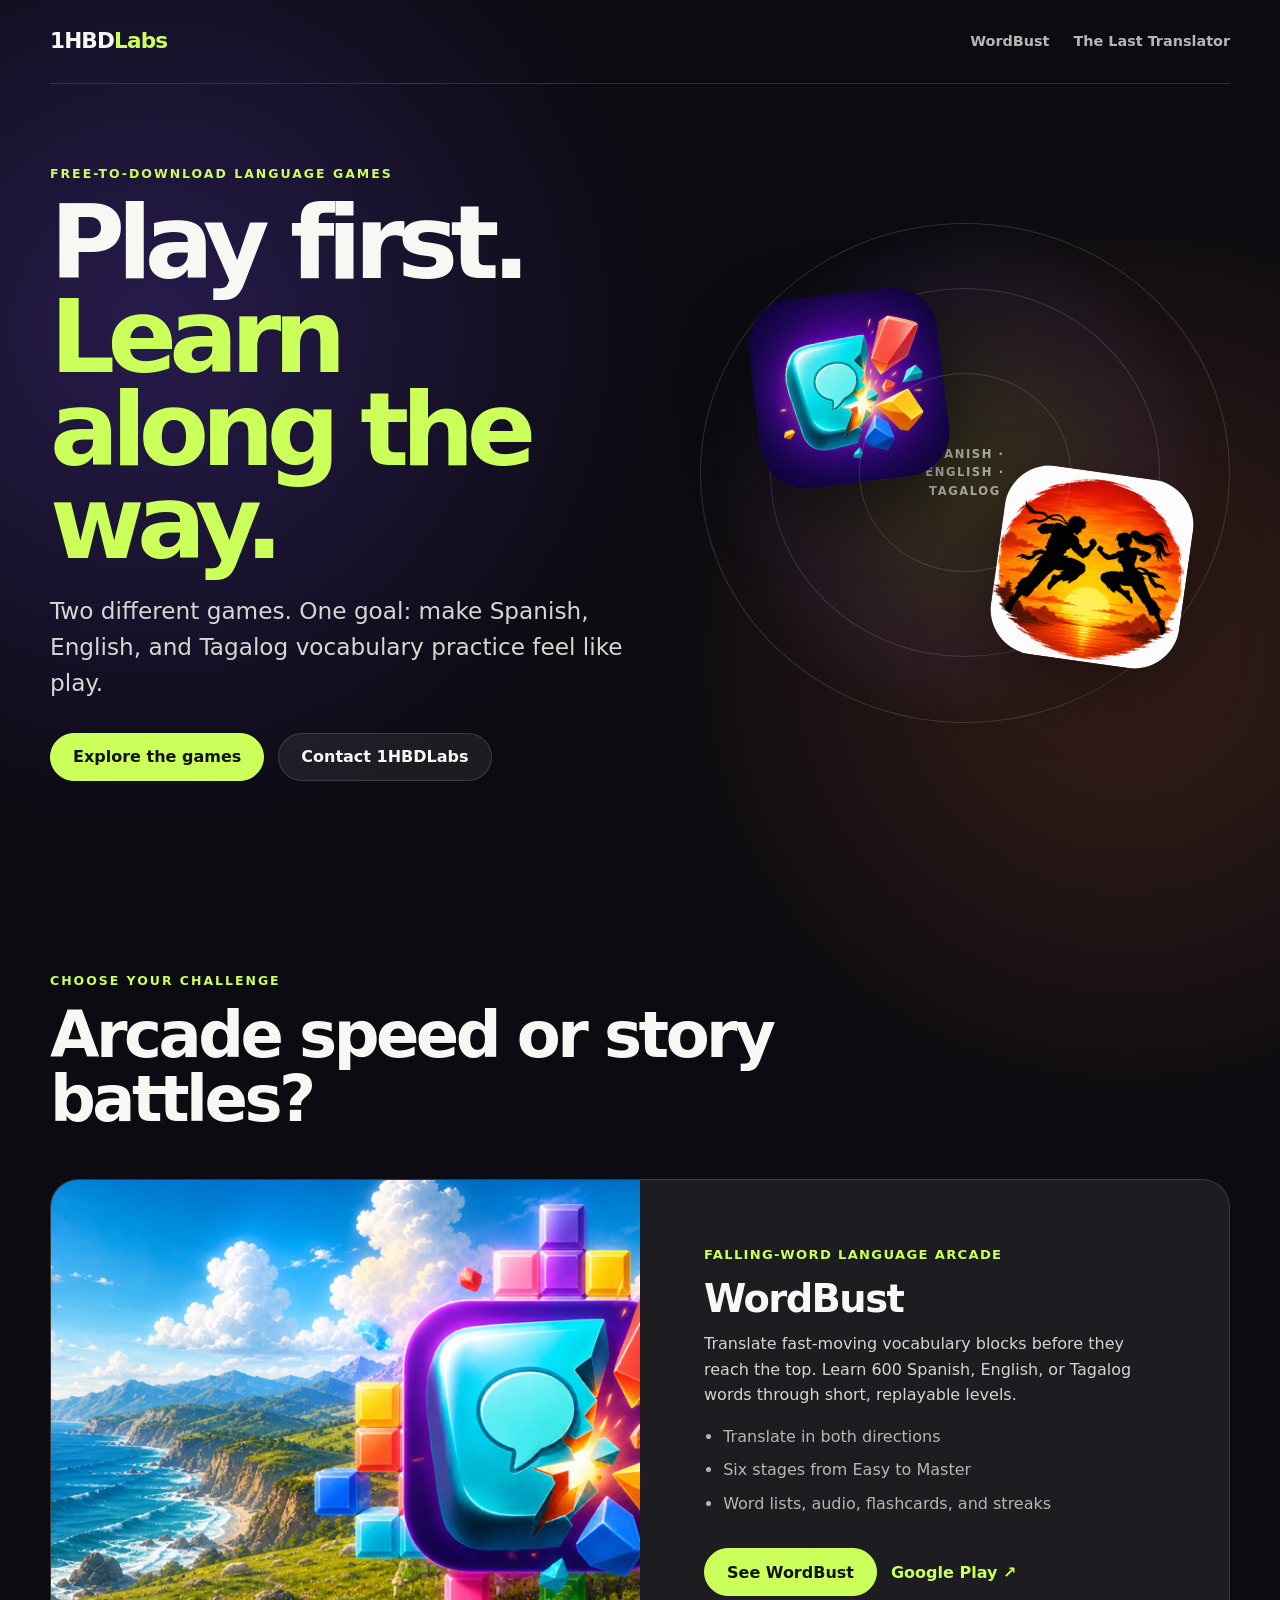
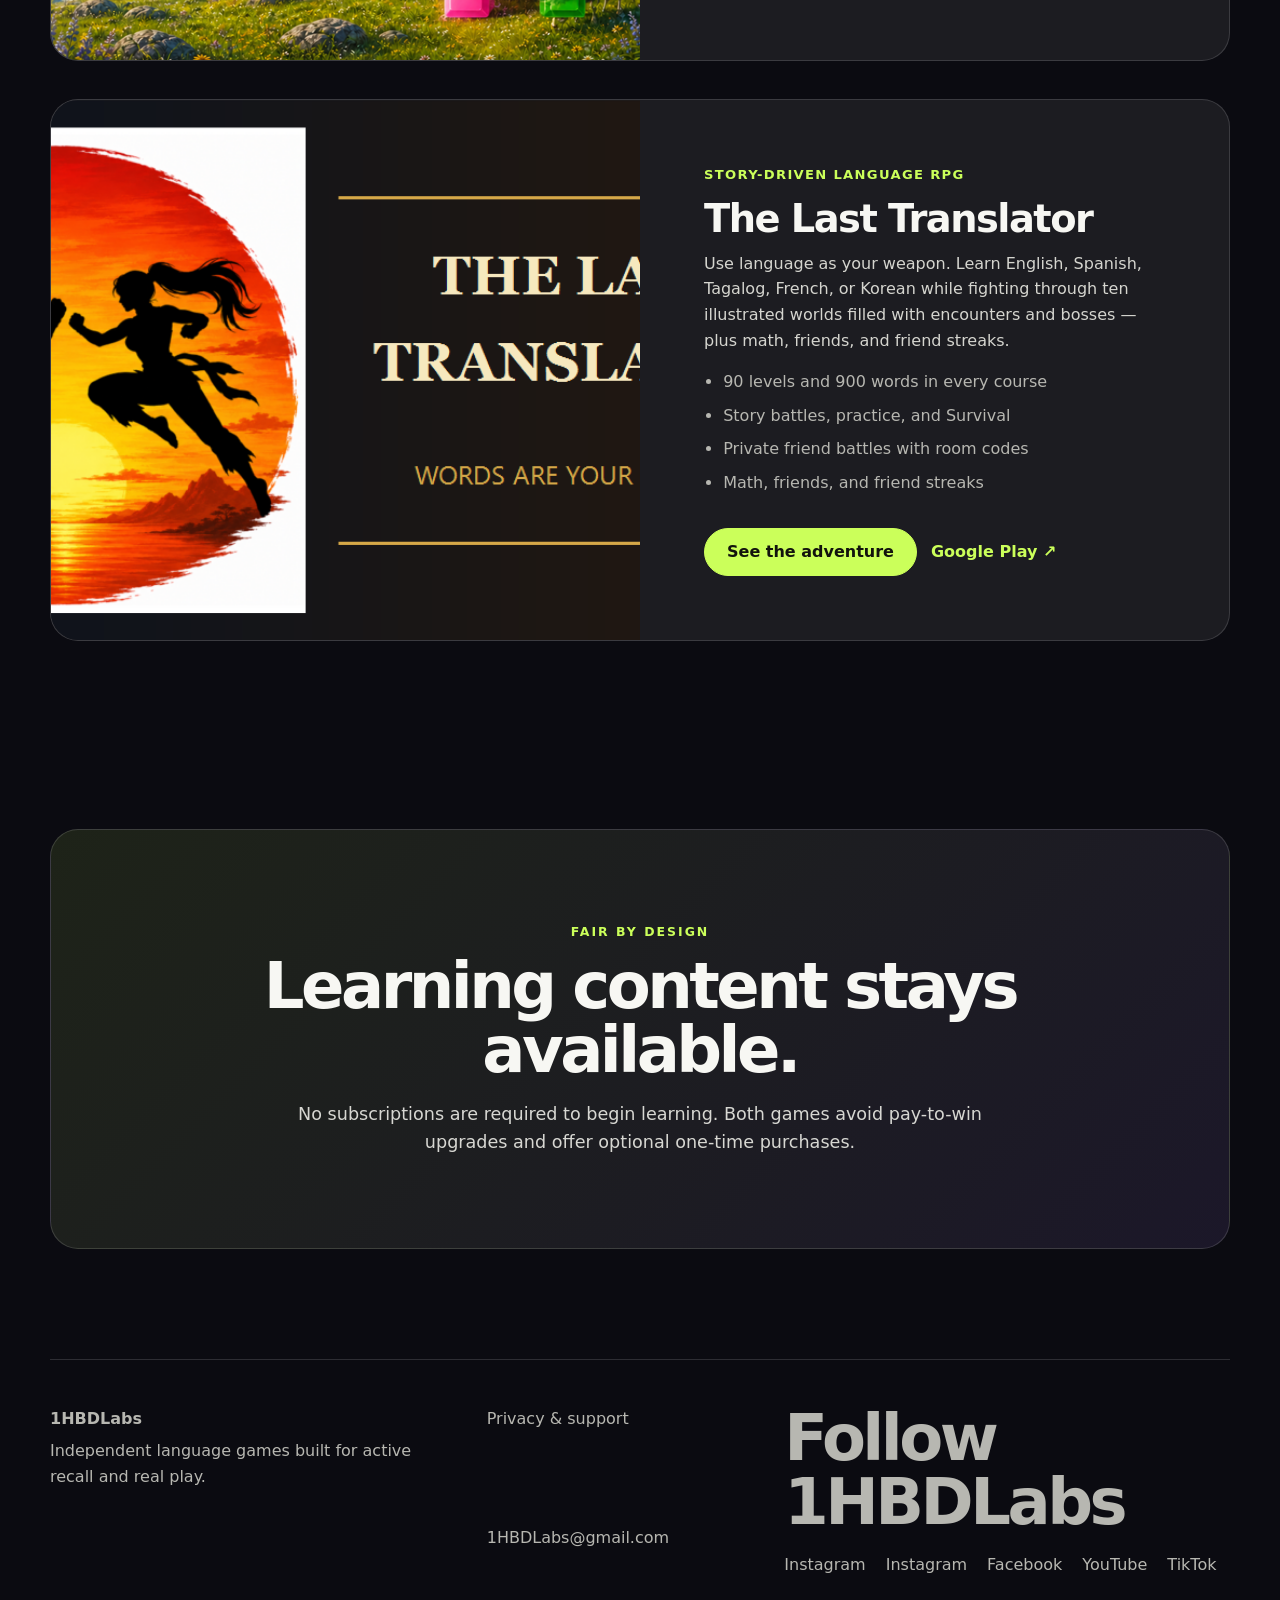
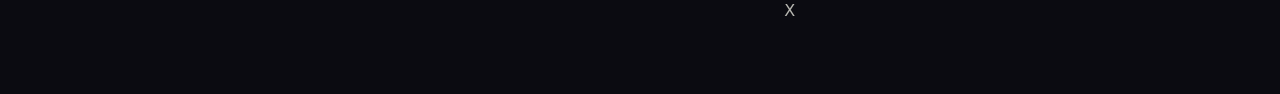
==== index.html @ 59fdd23f "Add Follow 1HBDLabs social links to home page Added social links section with various platforms." ====
<!doctype html>
<html lang="en">
<head>
  <meta charset="utf-8">
  <meta name="viewport" content="width=device-width, initial-scale=1">
  <title>1HBDLabs Language Games</title>
  <meta name="description" content="Learn Spanish, English, and Tagalog through two free-to-download language games from 1HBDLabs: WordBust and The Last Translator.">
  <meta property="og:title" content="1HBDLabs Language Games">
  <meta property="og:description" content="Arcade vocabulary practice and a story-driven language RPG for Spanish, English, and Tagalog learners.">
  <meta property="og:type" content="website">
  <link rel="stylesheet" href="assets/site.css">
  <script type="application/ld+json">
  {
    "@context": "https://schema.org",
    "@graph": [
      {
        "@type": "MobileApplication",
        "name": "The Last Translator",
        "description": "Story-driven language RPG. Learn English, Spanish, Tagalog, French and Korean through translation-based combat — plus math, friends and friend streaks.",
        "applicationCategory": "GameApplication",
        "operatingSystem": ["iOS", "Android"],
        "url": "https://westautomotivellc.github.io/1hbdlabs-games/the-last-translator/",
        "offers": { "@type": "Offer", "price": "0", "priceCurrency": "USD" },
        "installUrl": [
          "https://apps.apple.com/us/app/the-last-translator/id6797645925",
          "https://play.google.com/store/apps/details?id=com.lasttranslator.game"
        ],
        "author": { "@type": "Organization", "name": "1HBDLabs" }
      },
      {
        "@type": "MobileApplication",
        "name": "WordBust",
        "applicationCategory": "GameApplication",
        "operatingSystem": ["iOS", "Android"],
        "url": "https://westautomotivellc.github.io/1hbdlabs-games/wordbust/",
        "offers": { "@type": "Offer", "price": "0", "priceCurrency": "USD" },
        "installUrl": [
          "https://apps.apple.com/us/app/wordbust-spanish-arcade/id6800866615",
          "https://play.google.com/store/apps/details?id=com.hbdlabs.wordbust"
        ],
        "author": { "@type": "Organization", "name": "1HBDLabs" }
      }
    ]
  }
  </script>
</head>
<body>
  <header class="site-header">
    <a class="brand" href="./" aria-label="1HBDLabs home">1HBD<span>Labs</span></a>
    <nav aria-label="Main navigation">
      <a href="wordbust/">WordBust</a>
      <a href="the-last-translator/">The Last Translator</a>
    </nav>
  </header>

  <main>
    <section class="hero home-hero">
      <div class="hero-copy">
        <p class="eyebrow">Free-to-download language games</p>
        <h1>Play first.<br><span>Learn along the way.</span></h1>
        <p class="lede">Two different games. One goal: make Spanish, English, and Tagalog vocabulary practice feel like play.</p>
        <div class="hero-actions">
          <a class="button primary" href="#games">Explore the games</a>
          <a class="button ghost" href="mailto:1HBDLabs@gmail.com">Contact 1HBDLabs</a>
        </div>
      </div>
      <div class="icon-orbit" aria-label="WordBust and The Last Translator app icons">
        <img class="orbit-icon orbit-one" src="assets/wordbust-icon.png" alt="WordBust app icon">
        <img class="orbit-icon orbit-two" src="assets/translator-icon.png" alt="The Last Translator app icon">
        <span class="orbit-label">SPANISH · ENGLISH · TAGALOG</span>
      </div>
    </section>

    <section class="games-section" id="games">
      <div class="section-heading">
        <p class="eyebrow">Choose your challenge</p>
        <h2>Arcade speed or story battles?</h2>
      </div>

      <article class="game-card wordbust-card">
        <div class="game-art">
          <img src="assets/wordbust-feature.png" alt="WordBust falling-word arcade game artwork">
        </div>
        <div class="game-copy">
          <p class="game-type">Falling-word language arcade</p>
          <h3>WordBust</h3>
          <p>Translate fast-moving vocabulary blocks before they reach the top. Learn 600 Spanish, English, or Tagalog words through short, replayable levels.</p>
          <ul class="feature-list">
            <li>Translate in both directions</li>
            <li>Six stages from Easy to Master</li>
            <li>Word lists, audio, flashcards, and streaks</li>
          </ul>
          <div class="card-actions">
            <a class="button primary" href="wordbust/">See WordBust</a>
            <a class="text-link" href="https://play.google.com/store/apps/details?id=com.hbdlabs.wordbust">Google Play ↗</a>
          </div>
        </div>
      </article>

      <article class="game-card translator-card">
        <div class="game-art">
          <img src="assets/translator-feature.png" alt="The Last Translator fantasy language adventure artwork">
        </div>
        <div class="game-copy">
          <p class="game-type">Story-driven language RPG</p>
          <h3>The Last Translator</h3>
          <p>Use language as your weapon. Learn English, Spanish, Tagalog, French, or Korean while fighting through ten illustrated worlds filled with encounters and bosses — plus math, friends, and friend streaks.</p>
          <ul class="feature-list">
            <li>90 levels and 900 words in every course</li>
            <li>Story battles, practice, and Survival</li>
            <li>Private friend battles with room codes</li>
            <li>Math, friends, and friend streaks</li>
          </ul>
          <div class="card-actions">
            <a class="button primary" href="the-last-translator/">See the adventure</a>
            <a class="text-link" href="https://play.google.com/store/apps/details?id=com.lasttranslator.game">Google Play ↗</a>
          </div>
        </div>
      </article>
    </section>

    <section class="promise">
      <p class="eyebrow">Fair by design</p>
      <h2>Learning content stays available.</h2>
      <p>No subscriptions are required to begin learning. Both games avoid pay-to-win upgrades and offer optional one-time purchases.</p>
    </section>
  </main>

  <footer>
    <div>
      <strong>1HBDLabs</strong>
      <p>Independent language games built for active recall and real play.</p>
    </div>
    <div class="footer-links">
      <a href="https://the-last-translator-privacy.westautomotive123.chatgpt.site/">Privacy & support</a>
      <a href="mailto:1HBDLabs@gmail.com">1HBDLabs@gmail.com</a>
    </div>
  <section class="social-links"><h2>Follow 1HBDLabs</h2><div class="footer-links"><a href="https://www.instagram.com/1hbdlabs/">Instagram</a><a href="https://www.instagram.com/1hbdlabspinoy/">Instagram</a><a href="https://www.facebook.com/profile.php?id=61595015621183">Facebook</a><a href="https://www.youtube.com/@Literawy_land">YouTube</a><a href="https://www.tiktok.com/@bdotroad">TikTok</a><a href="https://x.com/1hbdlabs">X</a></div></section></footer>
</body>
</html>
---- assets/site.css ----
:root {
  color-scheme: dark;
  --ink: #f7f7f3;
  --muted: #b7b7b1;
  --panel: rgba(255, 255, 255, 0.07);
  --line: rgba(255, 255, 255, 0.14);
  --lime: #cbff5a;
  --violet: #b58cff;
  --orange: #ff8b4d;
  --radius: 28px;
}

* { box-sizing: border-box; }
html { scroll-behavior: smooth; }
body {
  margin: 0;
  color: var(--ink);
  background:
    radial-gradient(circle at 12% 10%, rgba(124, 75, 255, .25), transparent 32rem),
    radial-gradient(circle at 88% 20%, rgba(255, 117, 51, .18), transparent 30rem),
    #0b0b11;
  font-family: Inter, ui-sans-serif, system-ui, -apple-system, BlinkMacSystemFont, "Segoe UI", sans-serif;
  line-height: 1.6;
}

a { color: inherit; }
img { display: block; max-width: 100%; }
.site-header, main, footer { width: min(1180px, calc(100% - 40px)); margin-inline: auto; }

.site-header {
  min-height: 84px;
  display: flex;
  align-items: center;
  justify-content: space-between;
  gap: 24px;
  border-bottom: 1px solid var(--line);
}
.brand { font-weight: 900; font-size: 1.35rem; text-decoration: none; letter-spacing: -.04em; }
.brand span { color: var(--lime); }
nav { display: flex; gap: 24px; }
nav a { color: var(--muted); text-decoration: none; font-weight: 700; font-size: .9rem; }
nav a:hover, nav a[aria-current="page"] { color: var(--ink); }

.hero, .game-hero {
  min-height: 670px;
  padding: 80px 0;
  display: grid;
  grid-template-columns: 1.05fr .95fr;
  gap: 64px;
  align-items: center;
}
.eyebrow { color: var(--lime); font-size: .78rem; font-weight: 900; letter-spacing: .16em; text-transform: uppercase; }
h1, h2, h3, p { margin-top: 0; }
h1 { margin-bottom: 24px; font-size: clamp(3.4rem, 8vw, 7.8rem); line-height: .91; letter-spacing: -.075em; }
h1 span { color: var(--lime); }
h2 { margin-bottom: 18px; font-size: clamp(2.3rem, 5vw, 4.8rem); line-height: 1; letter-spacing: -.055em; }
h3 { margin-bottom: 12px; font-size: clamp(1.55rem, 3vw, 2.5rem); line-height: 1.05; letter-spacing: -.04em; }
.lede { max-width: 680px; color: #d7d7d2; font-size: clamp(1.15rem, 2vw, 1.45rem); line-height: 1.55; }
.hero-actions, .card-actions, .store-actions { display: flex; flex-wrap: wrap; gap: 14px; margin-top: 32px; align-items: center; }
.button {
  display: inline-flex;
  min-height: 48px;
  align-items: center;
  justify-content: center;
  padding: 0 22px;
  border: 1px solid var(--line);
  border-radius: 999px;
  text-decoration: none;
  font-weight: 850;
}
.button.primary { color: #12130d; background: var(--lime); border-color: var(--lime); }
.button.ghost { background: var(--panel); }
.button:hover, .store-button:hover { transform: translateY(-2px); }

.icon-orbit {
  min-height: 500px;
  position: relative;
  display: grid;
  place-items: center;
  border: 1px solid var(--line);
  border-radius: 50%;
  background: radial-gradient(circle, rgba(203,255,90,.12), rgba(181,140,255,.06) 50%, transparent 70%);
}
.icon-orbit::before, .icon-orbit::after { content: ""; position: absolute; border: 1px solid var(--line); border-radius: 50%; inset: 13%; }
.icon-orbit::after { inset: 30%; }
.orbit-icon { position: absolute; width: 190px; aspect-ratio: 1; border-radius: 24%; box-shadow: 0 26px 70px rgba(0,0,0,.45); }
.orbit-one { left: 10%; top: 14%; transform: rotate(-7deg); }
.orbit-two { right: 8%; bottom: 12%; transform: rotate(8deg); }
.orbit-label { max-width: 150px; text-align: center; font-weight: 900; letter-spacing: .14em; font-size: .72rem; color: var(--muted); }

.games-section, .how-it-works, .screenshot-section { padding: 110px 0 40px; }
.section-heading { max-width: 760px; margin-bottom: 48px; }
.game-card {
  display: grid;
  grid-template-columns: 1fr 1fr;
  overflow: hidden;
  margin-bottom: 38px;
  border: 1px solid var(--line);
  border-radius: var(--radius);
  background: var(--panel);
}
.game-art { min-height: 460px; }
.game-art img { width: 100%; height: 100%; object-fit: cover; }
.game-copy { padding: clamp(32px, 5vw, 68px); align-self: center; }
.game-type { color: var(--lime); font-size: .82rem; font-weight: 850; text-transform: uppercase; letter-spacing: .1em; }
.game-copy > p:not(.game-type) { color: #d5d5cf; }
.feature-list { padding-left: 1.2rem; color: var(--muted); }
.feature-list li { margin-bottom: 8px; }
.text-link { color: var(--lime); font-weight: 850; text-decoration: none; }

.promise { margin: 110px auto; padding: clamp(42px, 8vw, 92px); text-align: center; border: 1px solid var(--line); border-radius: var(--radius); background: linear-gradient(135deg, rgba(203,255,90,.1), rgba(181,140,255,.1)); }
.promise p:last-child { max-width: 720px; margin: 0 auto; color: #d7d7d2; font-size: 1.1rem; }
.promise.compact { margin-top: 130px; }

.title-lockup { display: flex; gap: 22px; align-items: center; margin-bottom: 28px; }
.title-lockup img { width: 104px; border-radius: 24px; box-shadow: 0 18px 45px rgba(0,0,0,.4); }
.title-lockup h1 { margin: 0; font-size: clamp(3.3rem, 7vw, 6.4rem); }
.title-lockup .eyebrow { margin-bottom: 8px; }
.hero-feature { width: 100%; border-radius: var(--radius); box-shadow: 0 36px 90px rgba(0,0,0,.42); }
.store-button {
  min-width: 180px;
  padding: 10px 20px;
  display: flex;
  flex-direction: column;
  border: 1px solid var(--line);
  border-radius: 14px;
  background: #f6f6f2;
  color: #111;
  text-decoration: none;
  transition: transform .2s ease;
}
.store-button small { font-size: .68rem; line-height: 1.1; }
.store-button strong { font-size: 1.12rem; line-height: 1.25; }
.fine-print { margin-top: 14px; color: var(--muted); font-size: .85rem; }
.step-grid { display: grid; grid-template-columns: repeat(3, 1fr); gap: 18px; }
.step-grid article { padding: 28px; border: 1px solid var(--line); border-radius: 22px; background: var(--panel); }
.step-grid span { display: block; margin-bottom: 52px; color: var(--lime); font-weight: 900; }
.step-grid p { margin-bottom: 0; color: var(--muted); }
.phone-gallery { display: grid; grid-template-columns: repeat(3, 1fr); gap: 22px; align-items: start; }
.phone-gallery img { width: 100%; border: 1px solid var(--line); border-radius: 24px; box-shadow: 0 28px 55px rgba(0,0,0,.35); }
.wordbust-page { --lime: #ffd84d; --violet: #7ee7ff; }
.translator-page { --lime: #d4ff6a; --violet: #9f82ff; }

footer { margin-top: 80px; padding: 46px 0 70px; border-top: 1px solid var(--line); display: flex; justify-content: space-between; gap: 28px; color: var(--muted); }
footer p { margin: 6px 0 0; }
.footer-links { display: flex; flex-wrap: wrap; gap: 20px; align-items: start; }
.footer-links a { text-decoration: none; }
.footer-links a:hover { color: var(--ink); }

@media (max-width: 820px) {
  .site-header { align-items: flex-start; padding: 22px 0; }
  nav { gap: 12px; flex-direction: column; align-items: flex-end; }
  .hero, .game-hero, .game-card { grid-template-columns: 1fr; }
  .hero, .game-hero { padding: 54px 0 36px; gap: 40px; }
  .icon-orbit { min-height: 420px; }
  .game-art { min-height: 280px; }
  .step-grid { grid-template-columns: 1fr; }
  .step-grid span { margin-bottom: 24px; }
  .phone-gallery { gap: 10px; }
  .phone-gallery img { border-radius: 12px; }
  footer { flex-direction: column; }
}

@media (prefers-reduced-motion: no-preference) {
  .button, .store-button { transition: transform .2s ease; }
  .orbit-one { animation: float-one 7s ease-in-out infinite; }
  .orbit-two { animation: float-two 8s ease-in-out infinite; }
  @keyframes float-one { 50% { transform: translateY(-14px) rotate(-4deg); } }
  @keyframes float-two { 50% { transform: translateY(14px) rotate(5deg); } }
}
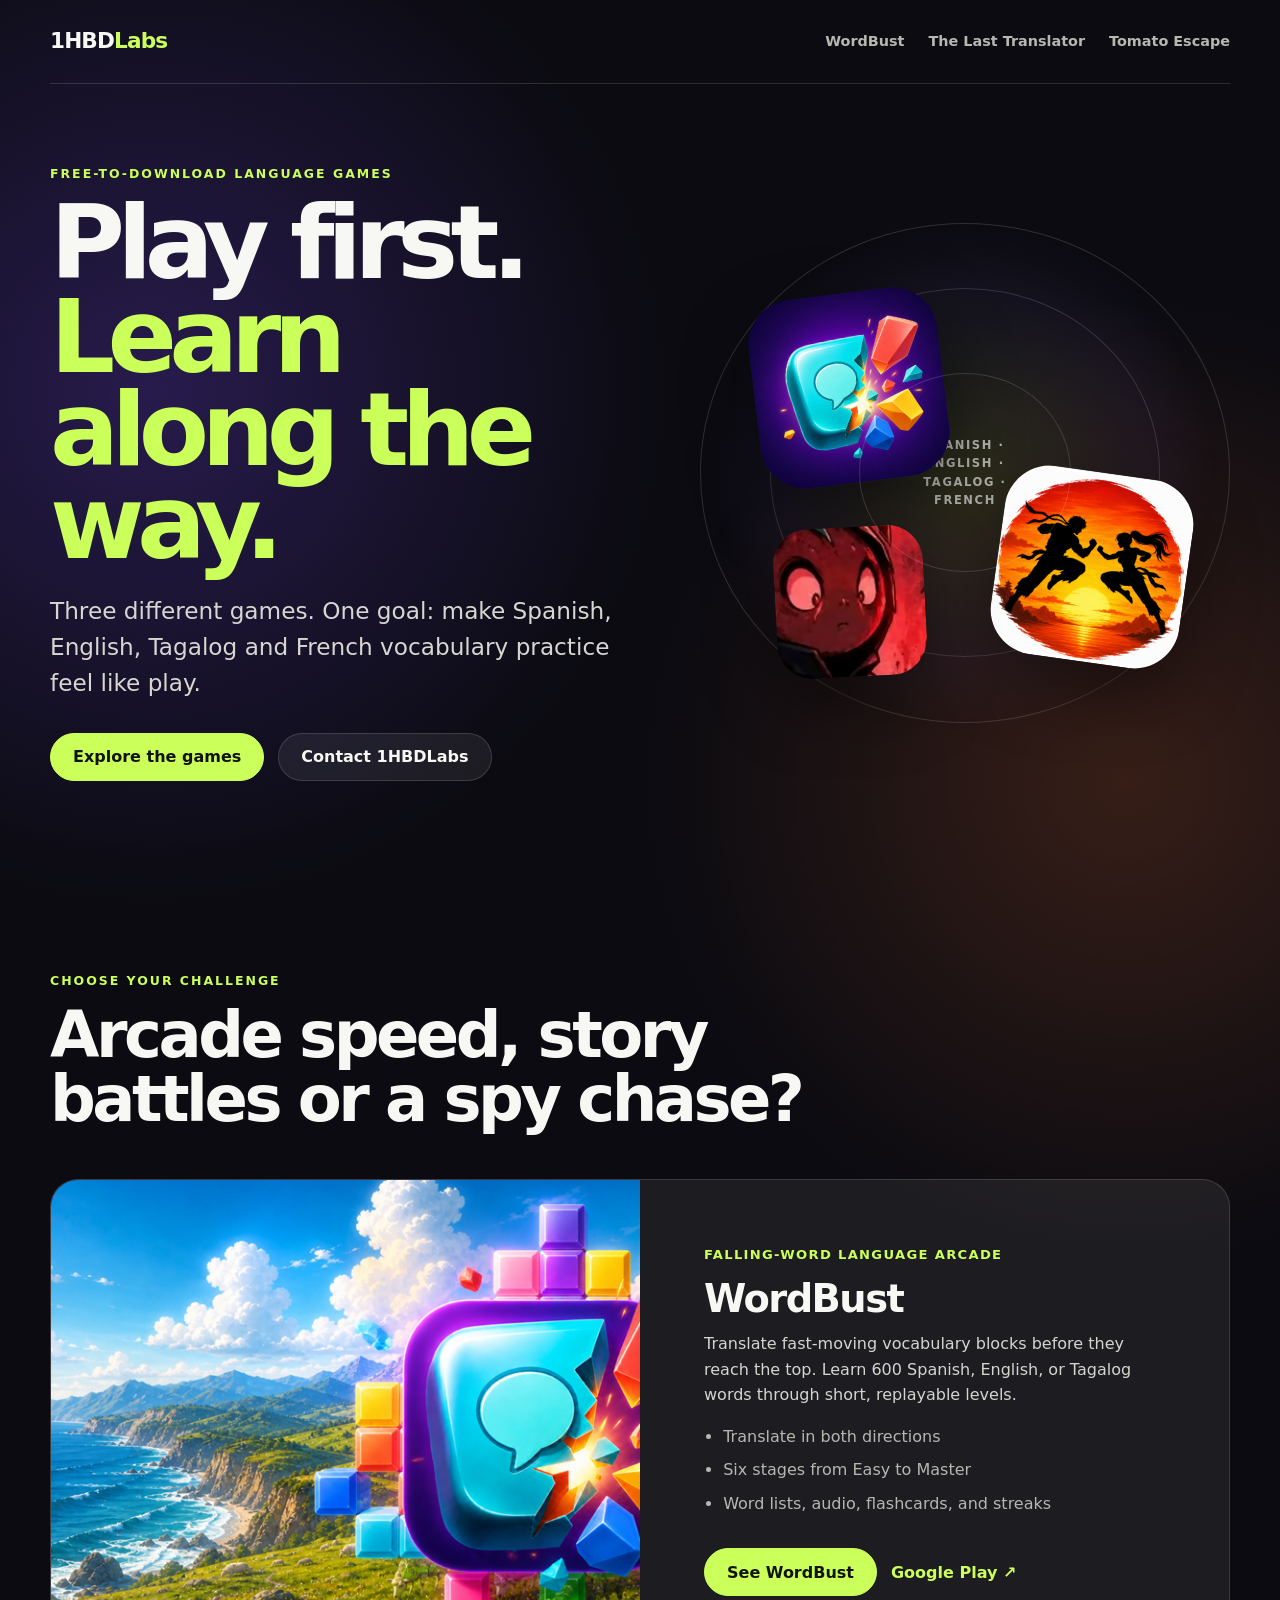
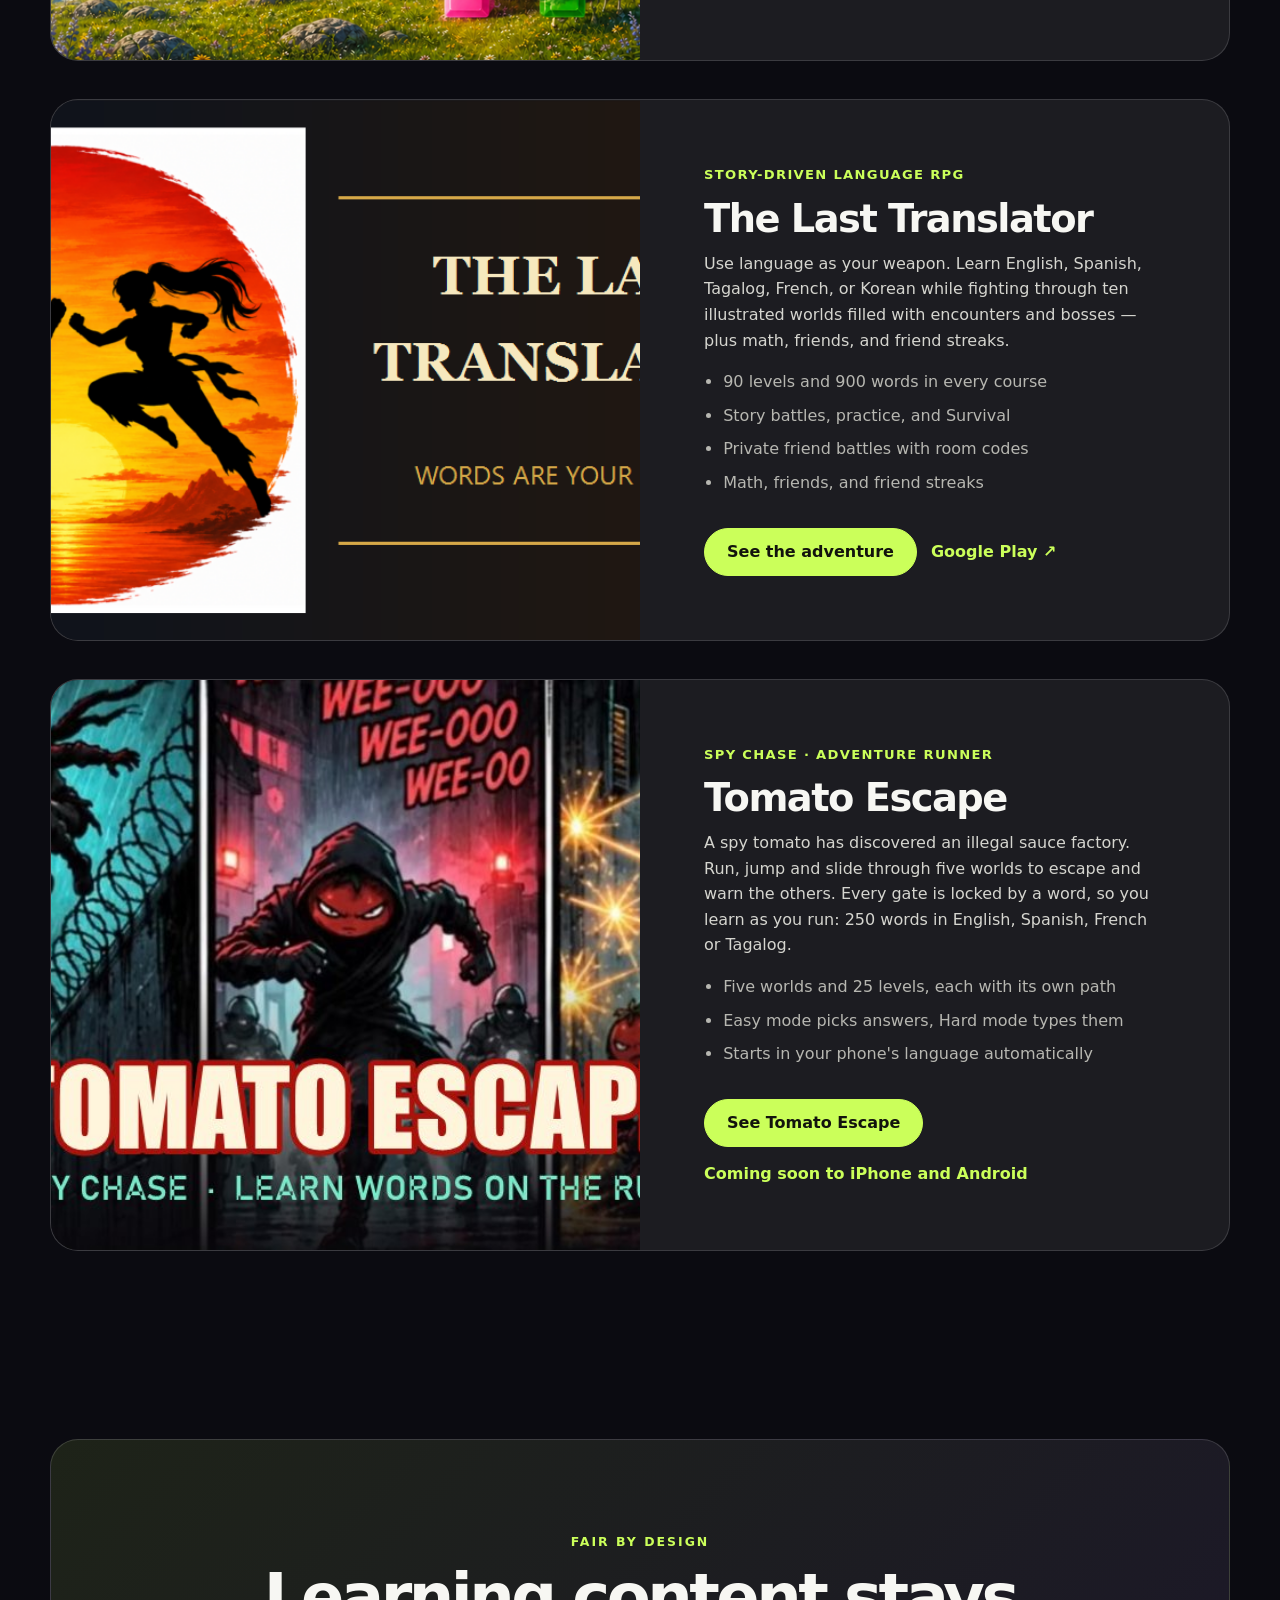
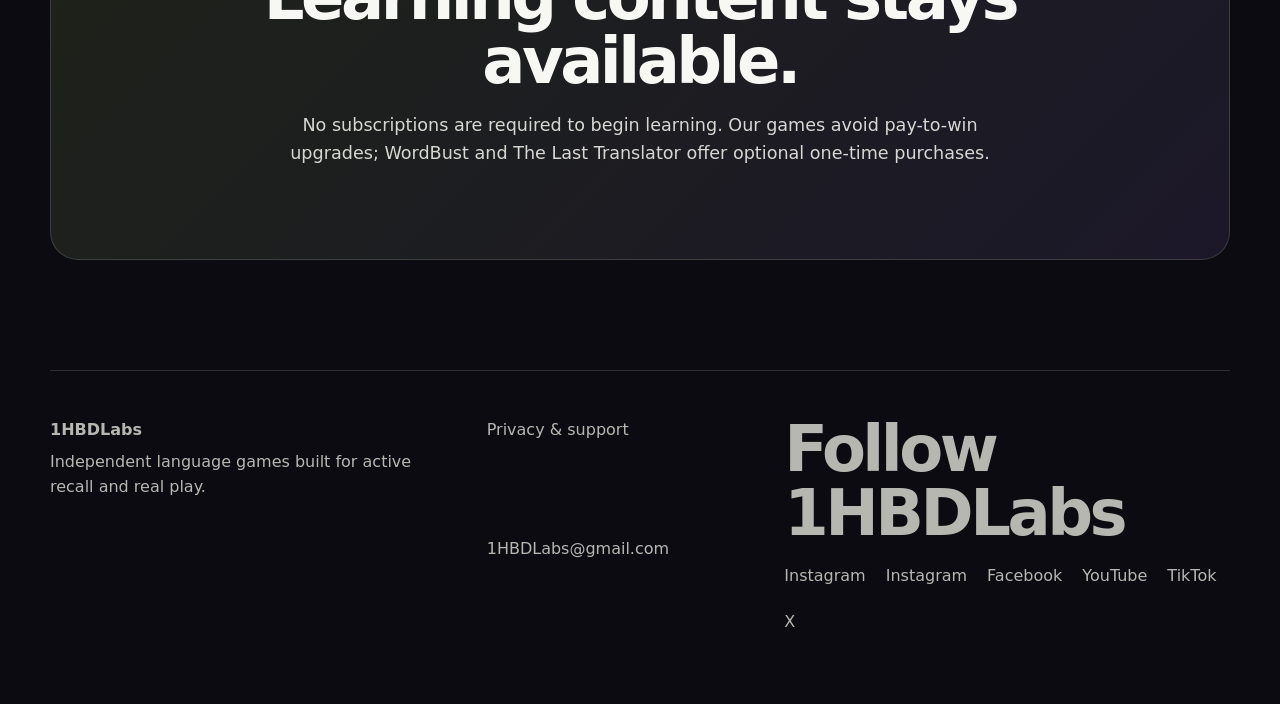
==== commit c8786553: "Add Tomato Escape: game page, privacy & support page, hub card and nav links - tomato-escape/ with E" ====
--- a/index.html
+++ b/index.html
@@ -1,13 +1,18 @@
 <!doctype html>
 <html lang="en">
 <head>
+    <meta name="naver-site-verification" content="46e0f52aac4cc8a5b42002eeebf2fa727393f2ba" />
+    <meta name="msvalidate.01" content="D8A7E4CD30D67AF1D0B50E3CD3E9DF0C" />    
   <meta charset="utf-8">
   <meta name="viewport" content="width=device-width, initial-scale=1">
   <title>1HBDLabs Language Games</title>
-  <meta name="description" content="Learn Spanish, English, and Tagalog through two free-to-download language games from 1HBDLabs: WordBust and The Last Translator.">
+  <meta name="description" content="Learn Spanish, English, Tagalog and French through free-to-download games from 1HBDLabs: WordBust, The Last Translator and Tomato Escape.">
+  <link rel="canonical" href="https://westautomotivellc.github.io/1hbdlabs-games/">
   <meta property="og:title" content="1HBDLabs Language Games">
   <meta property="og:description" content="Arcade vocabulary practice and a story-driven language RPG for Spanish, English, and Tagalog learners.">
   <meta property="og:type" content="website">
+  <meta property="og:url" content="https://westautomotivellc.github.io/1hbdlabs-games/">
+  <meta property="og:image" content="https://westautomotivellc.github.io/1hbdlabs-games/assets/translator-feature.png">
   <link rel="stylesheet" href="assets/site.css">
   <script type="application/ld+json">
   {
@@ -39,10 +44,24 @@
           "https://play.google.com/store/apps/details?id=com.hbdlabs.wordbust"
         ],
         "author": { "@type": "Organization", "name": "1HBDLabs" }
+      },
+      {
+        "@type": ["MobileApplication", "VideoGame"],
+        "name": "Tomato Escape: Word Runner",
+        "description": "Adventure chase game first, language app second. Help a spy tomato escape an illegal sauce factory and learn 250 words in English, Spanish, French or Tagalog.",
+        "applicationCategory": "GameApplication",
+        "operatingSystem": ["iOS", "Android"],
+        "url": "https://westautomotivellc.github.io/1hbdlabs-games/tomato-escape/",
+        "offers": { "@type": "Offer", "price": "0", "priceCurrency": "USD" },
+        "author": { "@type": "Organization", "name": "1HBDLabs" }
       }
     ]
   }
   </script>
+    <script type="application/ld+json">
+        {
+        "@context": "https://schema.org", "@type": "Organization", "name": "1HBDLabs", "url": "https://westautomotivellc.github.io/1hbdlabs-games/", "sameAs": ["https://www.instagram.com/1hbdlabs/", "https://www.instagram.com/1hbdlabspinoy/", "https://www.facebook.com/profile.php?id=61595015621183", "https://www.youtube.com/@Literawy_land", "https://www.tiktok.com/@bdotroad", "https://x.com/1hbdlabs"]}
+    </script>
 </head>
 <body>
   <header class="site-header">
@@ -50,6 +69,7 @@
     <nav aria-label="Main navigation">
       <a href="wordbust/">WordBust</a>
       <a href="the-last-translator/">The Last Translator</a>
+      <a href="tomato-escape/">Tomato Escape</a>
     </nav>
   </header>
 
@@ -58,23 +78,24 @@
       <div class="hero-copy">
         <p class="eyebrow">Free-to-download language games</p>
         <h1>Play first.<br><span>Learn along the way.</span></h1>
-        <p class="lede">Two different games. One goal: make Spanish, English, and Tagalog vocabulary practice feel like play.</p>
+        <p class="lede">Three different games. One goal: make Spanish, English, Tagalog and French vocabulary practice feel like play.</p>
         <div class="hero-actions">
           <a class="button primary" href="#games">Explore the games</a>
           <a class="button ghost" href="mailto:1HBDLabs@gmail.com">Contact 1HBDLabs</a>
         </div>
       </div>
-      <div class="icon-orbit" aria-label="WordBust and The Last Translator app icons">
+      <div class="icon-orbit" aria-label="WordBust, The Last Translator and Tomato Escape app icons">
         <img class="orbit-icon orbit-one" src="assets/wordbust-icon.png" alt="WordBust app icon">
         <img class="orbit-icon orbit-two" src="assets/translator-icon.png" alt="The Last Translator app icon">
-        <span class="orbit-label">SPANISH · ENGLISH · TAGALOG</span>
+        <img class="orbit-icon orbit-three" src="assets/tomato-icon.png" alt="Tomato Escape app icon">
+        <span class="orbit-label">SPANISH · ENGLISH · TAGALOG · FRENCH</span>
       </div>
     </section>
 
     <section class="games-section" id="games">
       <div class="section-heading">
         <p class="eyebrow">Choose your challenge</p>
-        <h2>Arcade speed or story battles?</h2>
+        <h2>Arcade speed, story battles or a spy chase?</h2>
       </div>
 
       <article class="game-card wordbust-card">
@@ -117,12 +138,32 @@
           </div>
         </div>
       </article>
+
+      <article class="game-card tomato-card">
+        <div class="game-art">
+          <img src="assets/tomato-feature.jpg" alt="Tomato Escape comic art: spy tomatoes escaping guards">
+        </div>
+        <div class="game-copy">
+          <p class="game-type">Spy chase · adventure runner</p>
+          <h3>Tomato Escape</h3>
+          <p>A spy tomato has discovered an illegal sauce factory. Run, jump and slide through five worlds to escape and warn the others. Every gate is locked by a word, so you learn as you run: 250 words in English, Spanish, French or Tagalog.</p>
+          <ul class="feature-list">
+            <li>Five worlds and 25 levels, each with its own path</li>
+            <li>Easy mode picks answers, Hard mode types them</li>
+            <li>Starts in your phone's language automatically</li>
+          </ul>
+          <div class="card-actions">
+            <a class="button primary" href="tomato-escape/">See Tomato Escape</a>
+            <span class="text-link">Coming soon to iPhone and Android</span>
+          </div>
+        </div>
+      </article>
     </section>
 
     <section class="promise">
       <p class="eyebrow">Fair by design</p>
       <h2>Learning content stays available.</h2>
-      <p>No subscriptions are required to begin learning. Both games avoid pay-to-win upgrades and offer optional one-time purchases.</p>
+      <p>No subscriptions are required to begin learning. Our games avoid pay-to-win upgrades; WordBust and The Last Translator offer optional one-time purchases.</p>
     </section>
   </main>
 
--- a/assets/site.css
+++ b/assets/site.css
@@ -168,3 +168,16 @@
   @keyframes float-one { 50% { transform: translateY(-14px) rotate(-4deg); } }
   @keyframes float-two { 50% { transform: translateY(14px) rotate(5deg); } }
 }
+
+/* Tomato Escape */
+.tomato-page { --lime: #ff6b4a; --violet: #ffb36b; }
+.store-button.soon { background: var(--panel); color: var(--ink); cursor: default; }
+.store-button.soon:hover { transform: none; }
+.orbit-three { left: 14%; bottom: 9%; width: 150px; transform: rotate(-3deg); }
+.comic-gallery { grid-template-columns: 1fr; max-width: 900px; }
+.comic-gallery img { border-radius: 14px; }
+.policy { max-width: 760px; margin: 0 auto; padding: 60px 0 40px; }
+.policy h2 { margin-top: 48px; }
+.policy p, .policy li { color: #d7d7d2; line-height: 1.7; }
+.policy a { color: var(--lime); }
+@media (max-width: 820px) { .orbit-three { width: 112px; left: 10%; bottom: 8%; } }
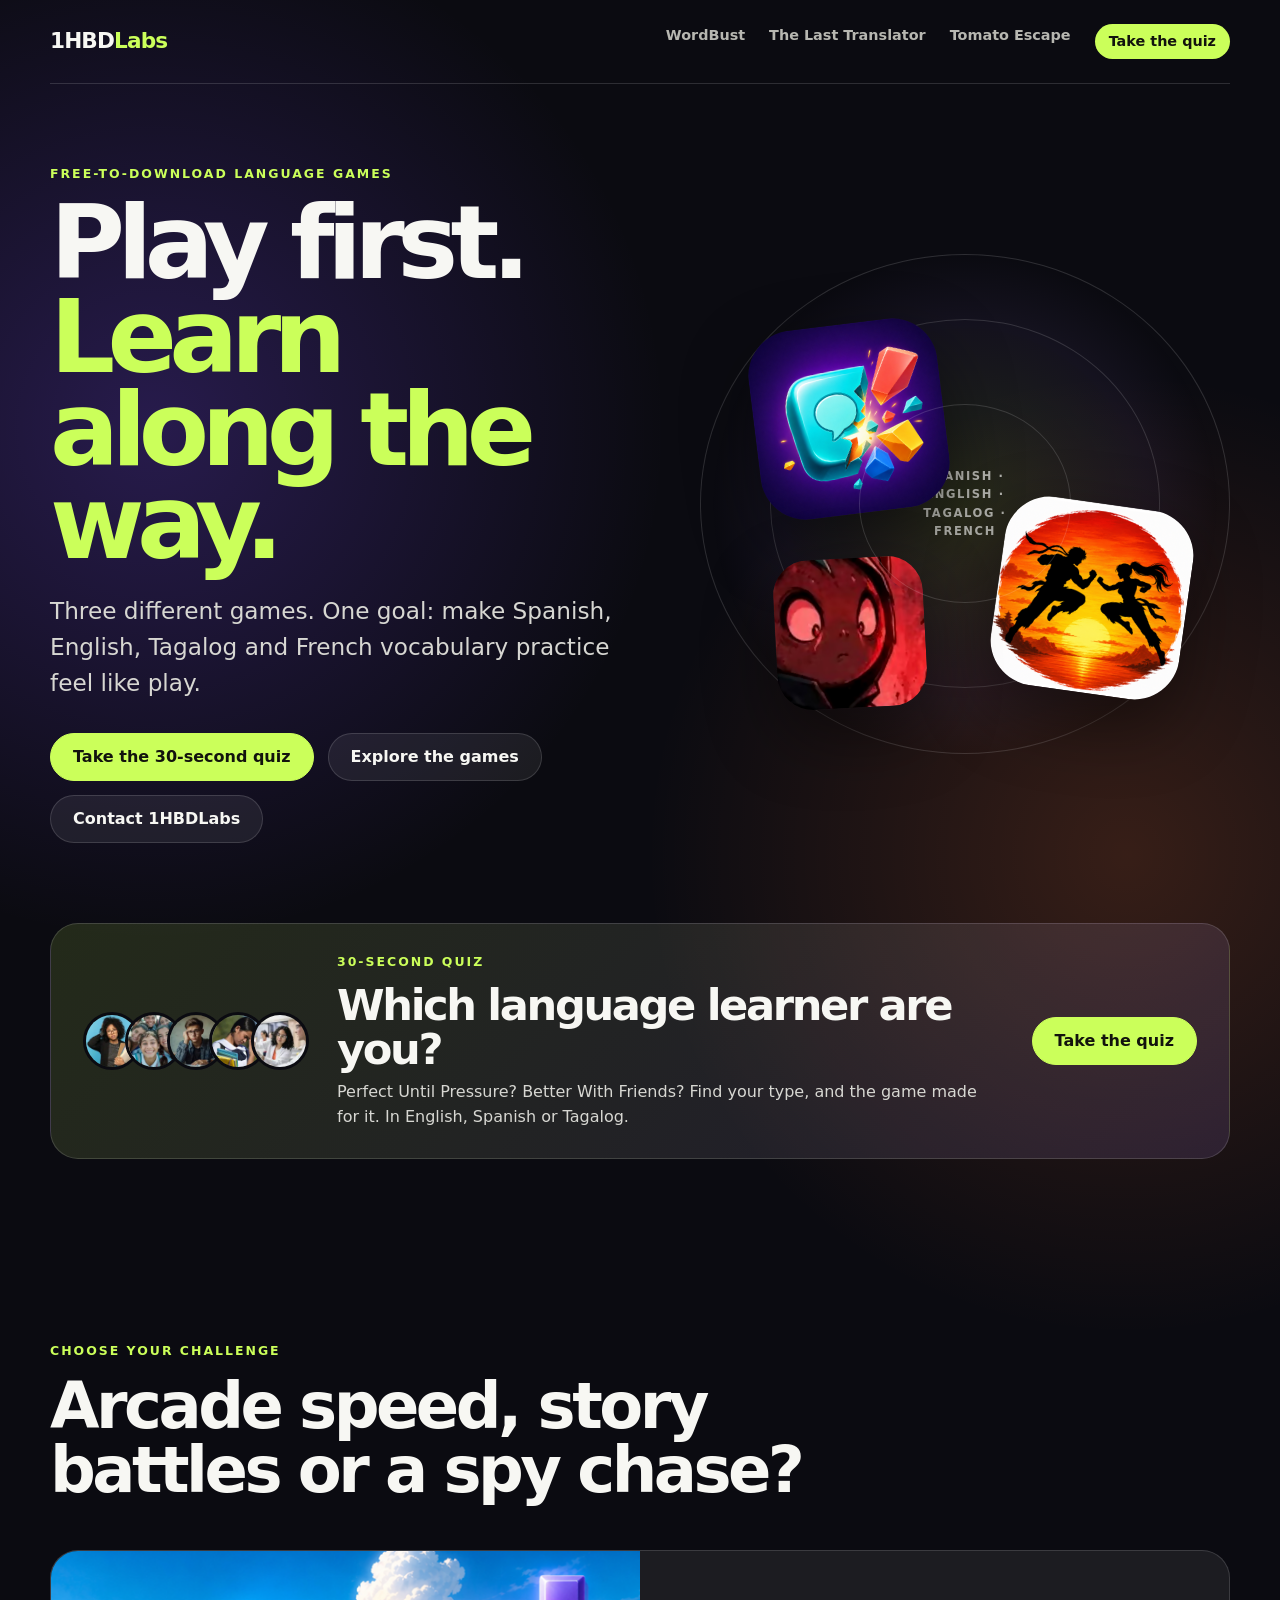
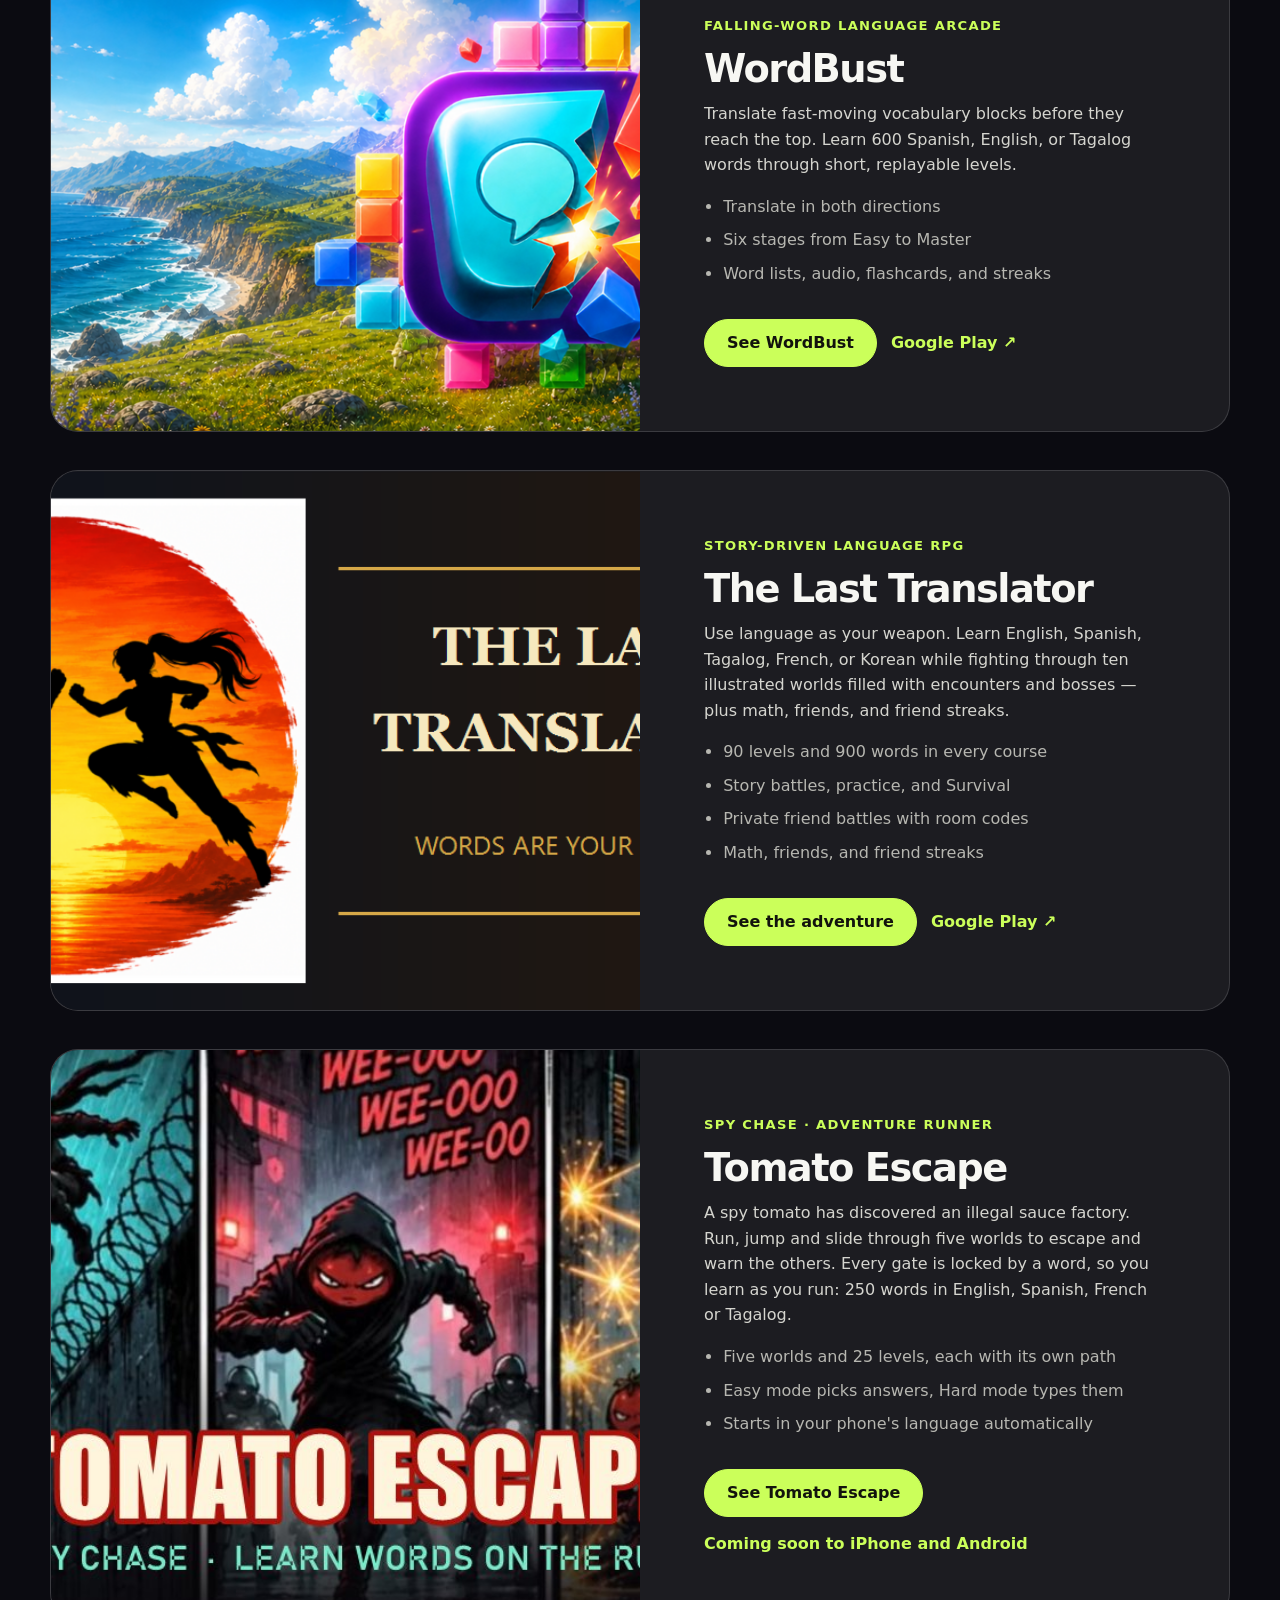
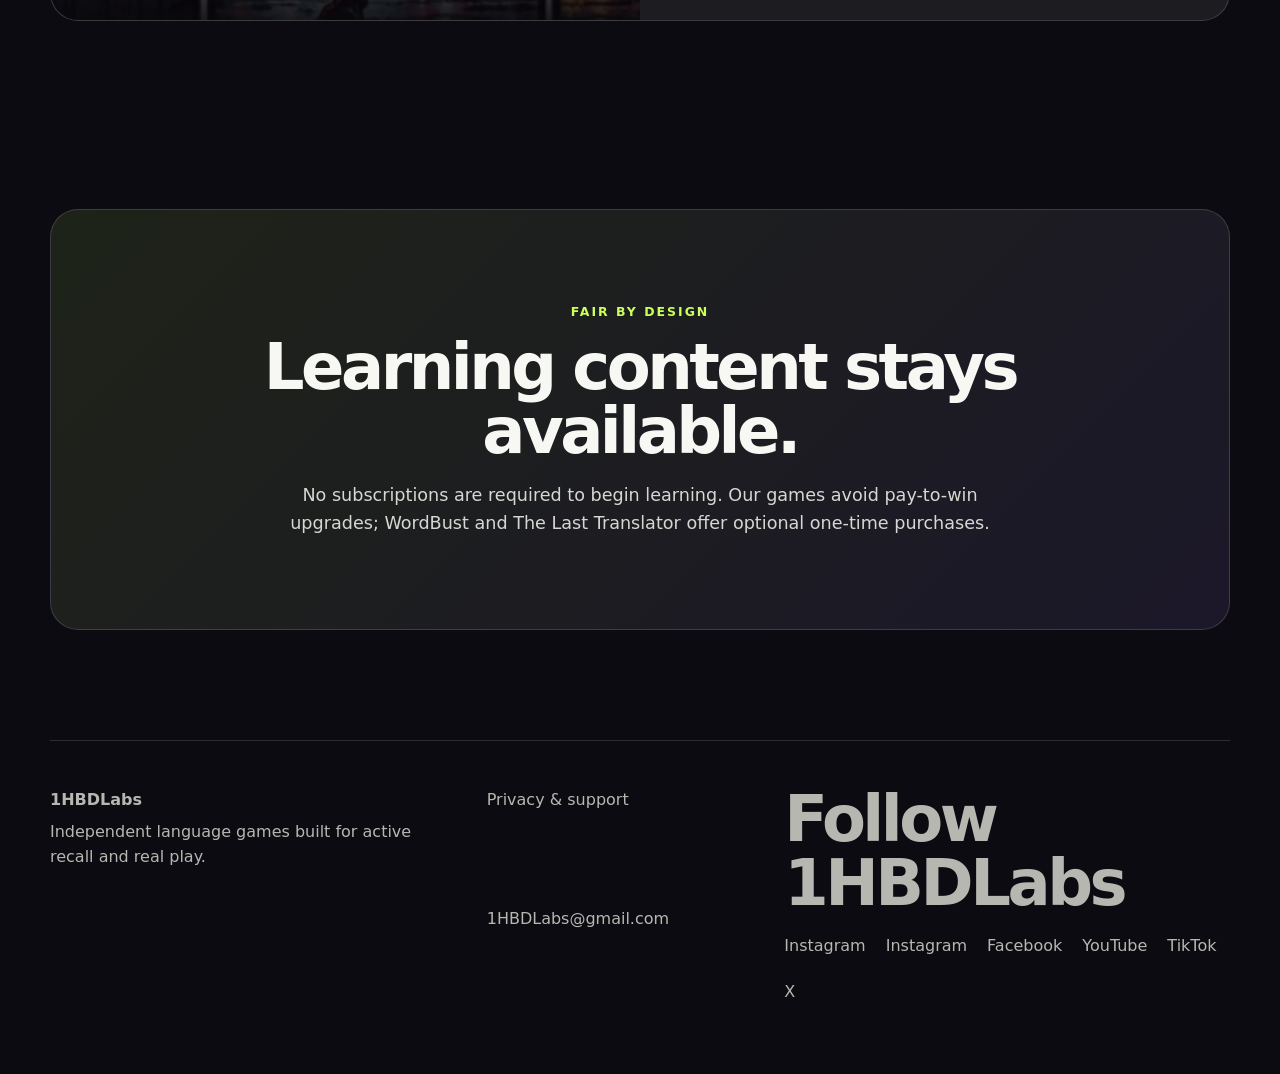
==== commit 8b163232: "Make the quiz easy to find on the site Adds a lime 'Take the quiz' link to the menu on the homepage " ====
--- a/index.html
+++ b/index.html
@@ -70,6 +70,7 @@
       <a href="wordbust/">WordBust</a>
       <a href="the-last-translator/">The Last Translator</a>
       <a href="tomato-escape/">Tomato Escape</a>
+      <a class="nav-quiz" href="quiz/">Take the quiz</a>
     </nav>
   </header>
 
@@ -80,7 +81,8 @@
         <h1>Play first.<br><span>Learn along the way.</span></h1>
         <p class="lede">Three different games. One goal: make Spanish, English, Tagalog and French vocabulary practice feel like play.</p>
         <div class="hero-actions">
-          <a class="button primary" href="#games">Explore the games</a>
+          <a class="button primary" href="quiz/">Take the 30-second quiz</a>
+          <a class="button ghost" href="#games">Explore the games</a>
           <a class="button ghost" href="mailto:1HBDLabs@gmail.com">Contact 1HBDLabs</a>
         </div>
       </div>
@@ -90,6 +92,22 @@
         <img class="orbit-icon orbit-three" src="assets/tomato-icon.png" alt="Tomato Escape app icon">
         <span class="orbit-label">SPANISH · ENGLISH · TAGALOG · FRENCH</span>
       </div>
+    </section>
+
+    <section class="quiz-banner" aria-label="Learner type quiz">
+      <div class="quiz-faces" aria-hidden="true">
+        <img src="assets/type-pressure.jpg" alt="">
+        <img src="assets/type-friends.jpg" alt="">
+        <img src="assets/type-school.jpg" alt="">
+        <img src="assets/type-forgetful.jpg" alt="">
+        <img src="assets/type-science.jpg" alt="">
+      </div>
+      <div>
+        <p class="eyebrow">30-second quiz</p>
+        <h2>Which language learner are you?</h2>
+        <p>Perfect Until Pressure? Better With Friends? Find your type, and the game made for it. In English, Spanish or Tagalog.</p>
+      </div>
+      <a class="button primary" href="quiz/">Take the quiz</a>
     </section>
 
     <section class="games-section" id="games">
--- a/assets/site.css
+++ b/assets/site.css
@@ -40,6 +40,8 @@
 nav { display: flex; gap: 24px; }
 nav a { color: var(--muted); text-decoration: none; font-weight: 700; font-size: .9rem; }
 nav a:hover, nav a[aria-current="page"] { color: var(--ink); }
+nav a.nav-quiz { color: #12130d; background: var(--lime); padding: 6px 14px; border-radius: 999px; }
+nav a.nav-quiz:hover { color: #12130d; }
 
 .hero, .game-hero {
   min-height: 670px;
@@ -181,3 +183,14 @@
 .policy p, .policy li { color: #d7d7d2; line-height: 1.7; }
 .policy a { color: var(--lime); }
 @media (max-width: 820px) { .orbit-three { width: 112px; left: 10%; bottom: 8%; } }
+
+.quiz-banner { display: grid; grid-template-columns: auto 1fr auto; gap: 28px; align-items: center; margin: 0 0 72px; padding: 28px 32px; border: 1px solid var(--line); border-radius: var(--radius); background: linear-gradient(135deg, rgba(203, 255, 90, .13), rgba(181, 140, 255, .13)); }
+.quiz-banner h2 { margin-bottom: 8px; font-size: clamp(1.8rem, 3.4vw, 2.7rem); }
+.quiz-banner p:last-child { margin: 0; color: #d7d7d2; }
+.quiz-faces { display: flex; }
+.quiz-faces img { width: 58px; height: 58px; border-radius: 50%; object-fit: cover; border: 3px solid #0b0b11; margin-left: -16px; }
+.quiz-faces img:first-child { margin-left: 0; }
+@media (max-width: 820px) {
+  .quiz-banner { grid-template-columns: 1fr; gap: 18px; padding: 24px; }
+  .quiz-banner .button { justify-self: start; }
+}
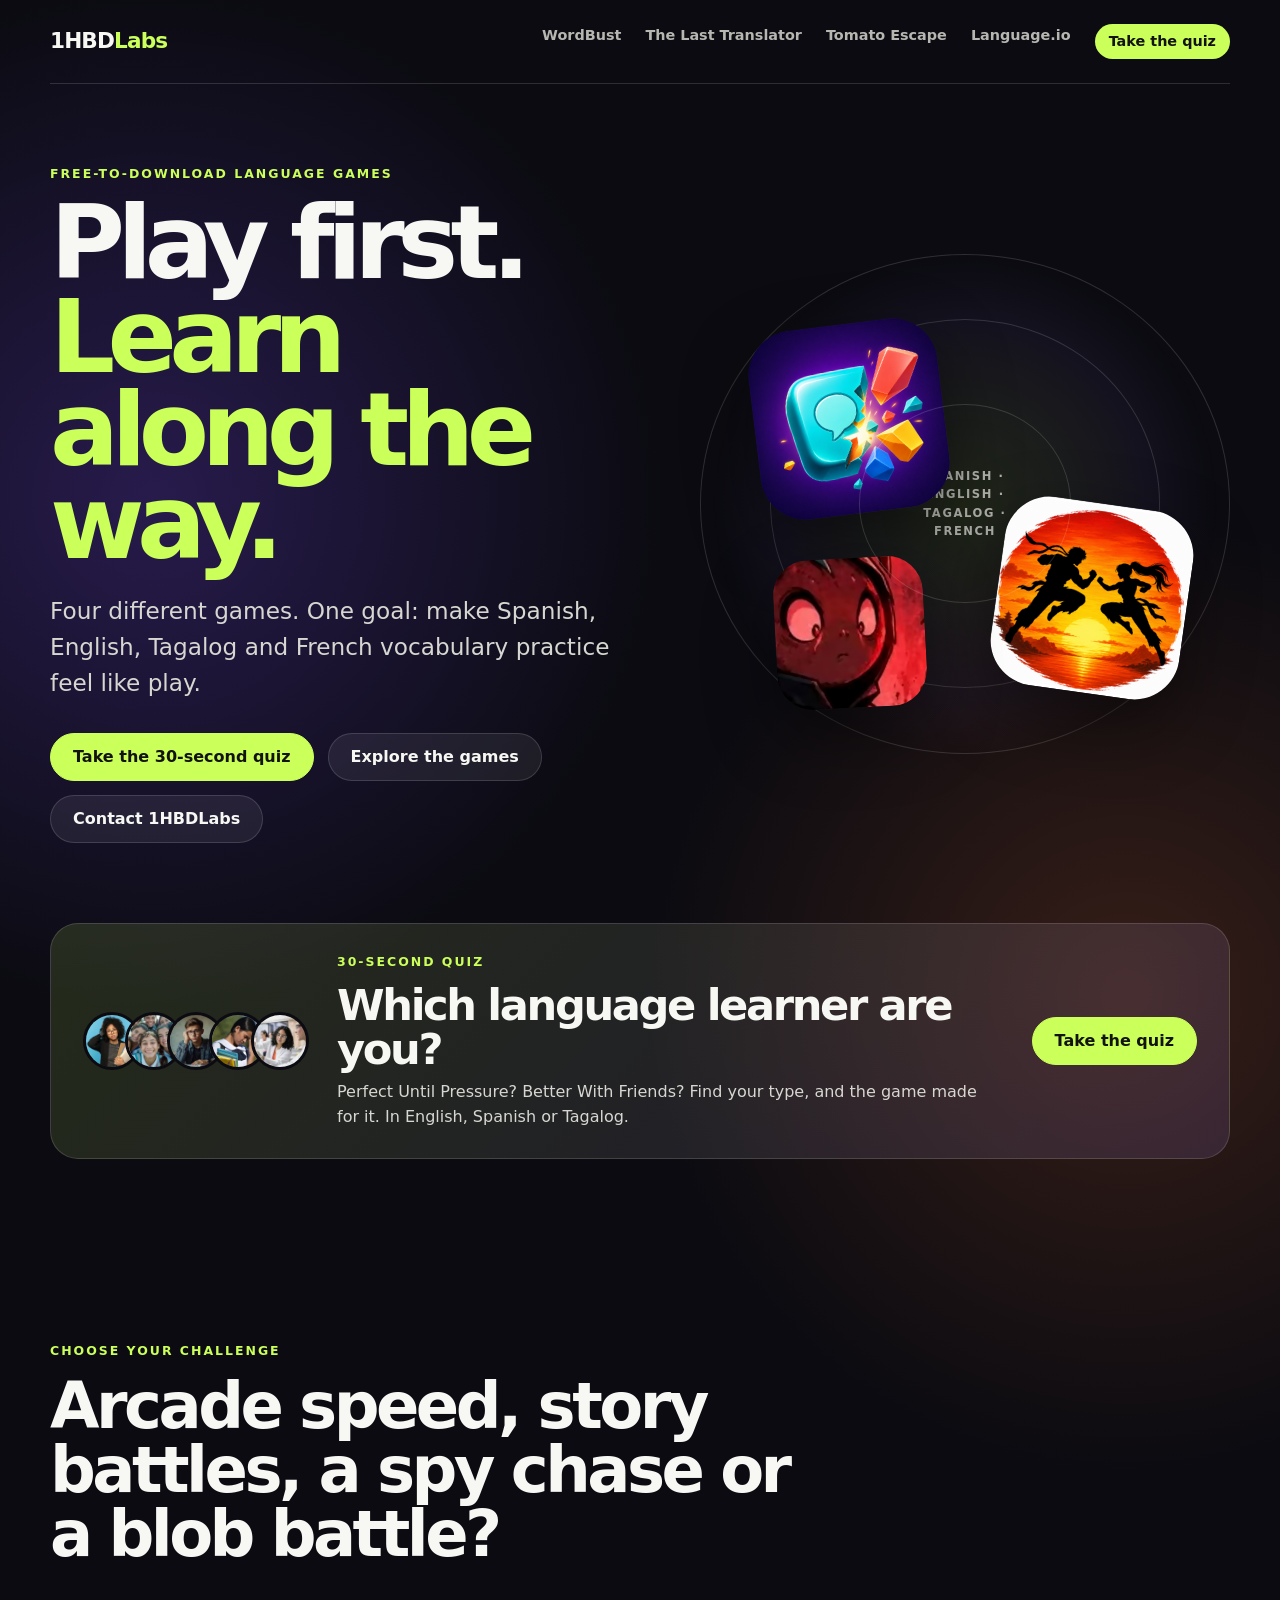
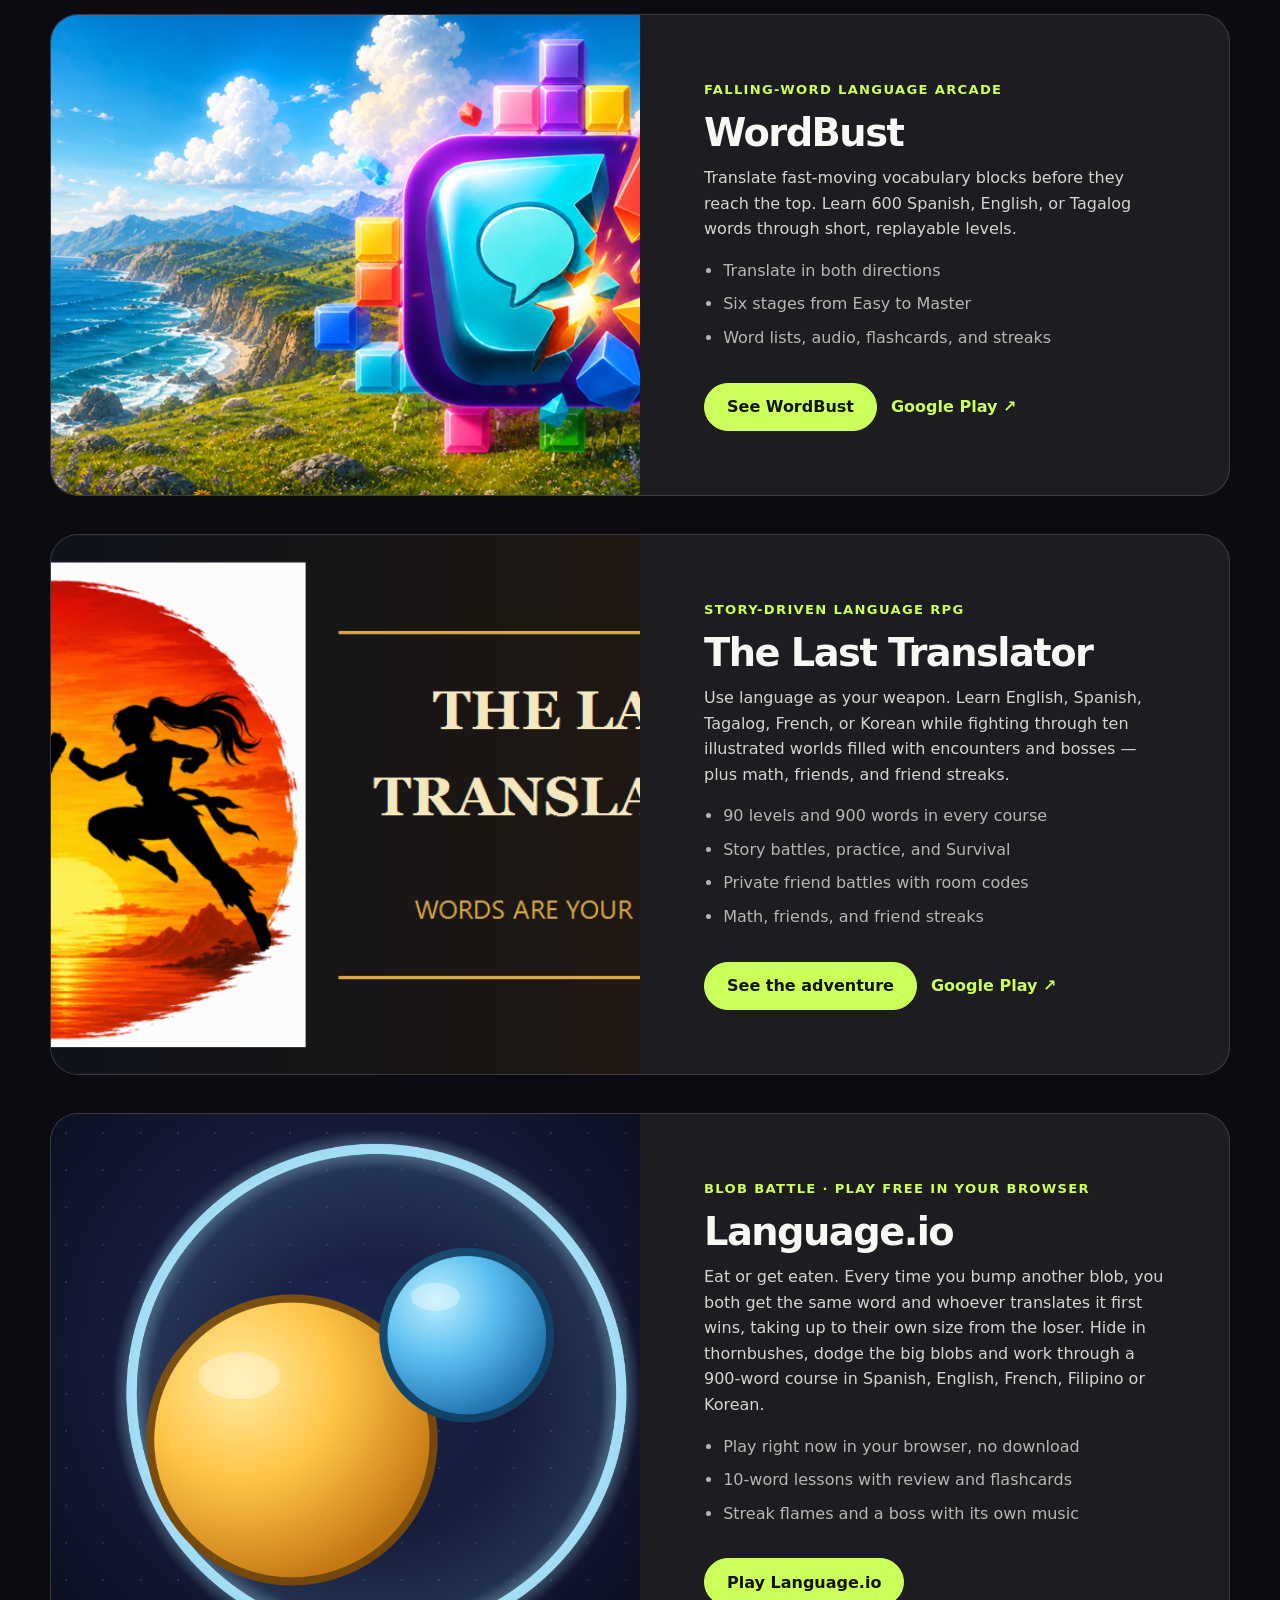
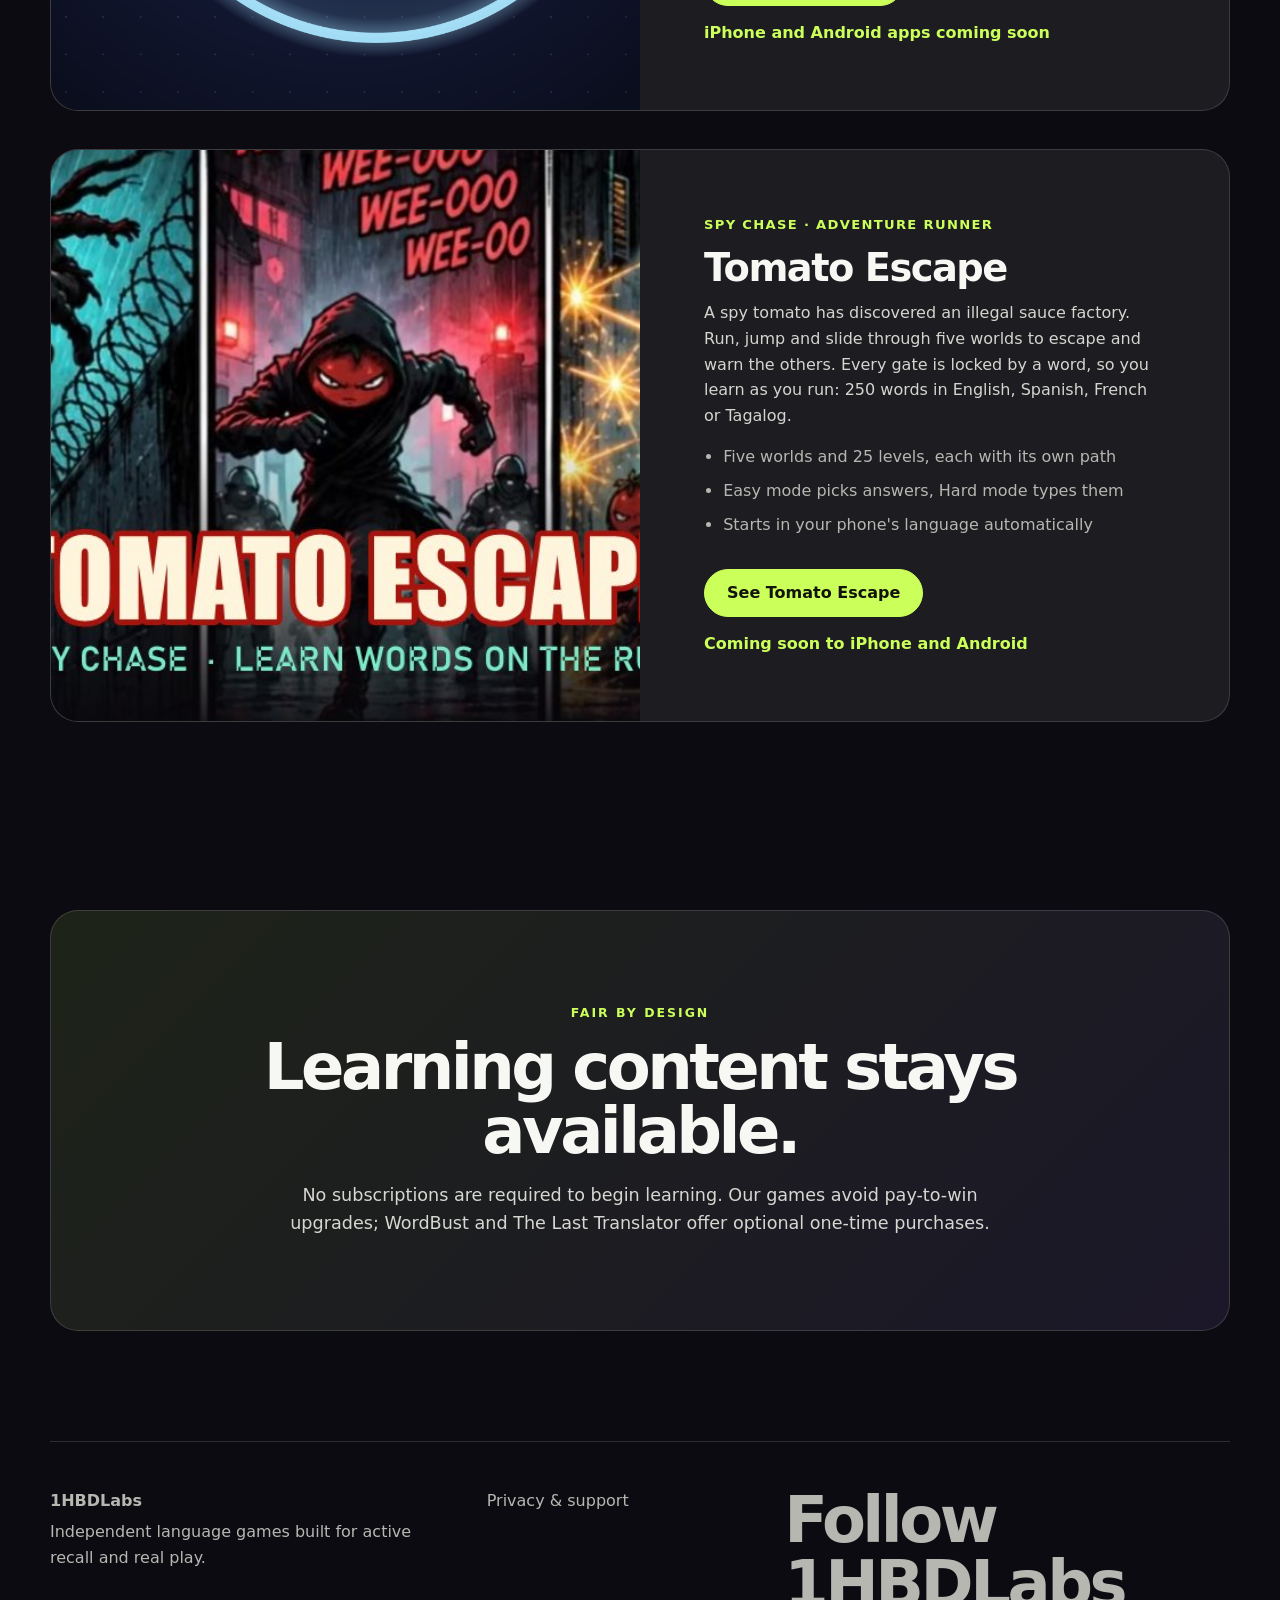
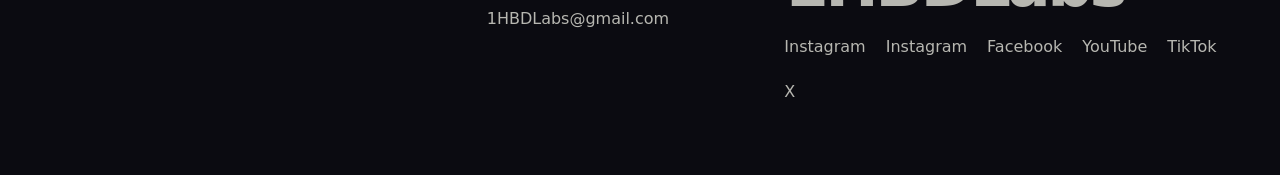
==== commit 3364c901: "Add Language.io: playable browser game, privacy page and homepage card Co-Authored-By: Claude Opus 5" ====
--- a/index.html
+++ b/index.html
@@ -6,7 +6,7 @@
   <meta charset="utf-8">
   <meta name="viewport" content="width=device-width, initial-scale=1">
   <title>1HBDLabs Language Games</title>
-  <meta name="description" content="Learn Spanish, English, Tagalog and French through free-to-download games from 1HBDLabs: WordBust, The Last Translator and Tomato Escape.">
+  <meta name="description" content="Learn Spanish, English, Tagalog and French through free-to-download games from 1HBDLabs: WordBust, The Last Translator, Tomato Escape and Language.io.">
   <link rel="canonical" href="https://westautomotivellc.github.io/1hbdlabs-games/">
   <meta property="og:title" content="1HBDLabs Language Games">
   <meta property="og:description" content="Arcade vocabulary practice and a story-driven language RPG for Spanish, English, and Tagalog learners.">
@@ -52,6 +52,17 @@
         "applicationCategory": "GameApplication",
         "operatingSystem": ["iOS", "Android"],
         "url": "https://westautomotivellc.github.io/1hbdlabs-games/tomato-escape/",
+        "offers": { "@type": "Offer", "price": "0", "priceCurrency": "USD" },
+        "author": { "@type": "Organization", "name": "1HBDLabs" }
+      },
+      {
+        "@type": "VideoGame",
+        "name": "Language.io",
+        "description": "Free browser blob battle game where every bump is a word duel. Learn Spanish, English, French, Filipino or Korean through a 900-word course.",
+        "genre": ["Action", "Educational"],
+        "gamePlatform": "Web browser",
+        "url": "https://westautomotivellc.github.io/1hbdlabs-games/language-io/",
+        "image": "https://westautomotivellc.github.io/1hbdlabs-games/assets/languageio-icon.png",
         "offers": { "@type": "Offer", "price": "0", "priceCurrency": "USD" },
         "author": { "@type": "Organization", "name": "1HBDLabs" }
       }
@@ -70,6 +81,7 @@
       <a href="wordbust/">WordBust</a>
       <a href="the-last-translator/">The Last Translator</a>
       <a href="tomato-escape/">Tomato Escape</a>
+      <a href="language-io/">Language.io</a>
       <a class="nav-quiz" href="quiz/">Take the quiz</a>
     </nav>
   </header>
@@ -79,7 +91,7 @@
       <div class="hero-copy">
         <p class="eyebrow">Free-to-download language games</p>
         <h1>Play first.<br><span>Learn along the way.</span></h1>
-        <p class="lede">Three different games. One goal: make Spanish, English, Tagalog and French vocabulary practice feel like play.</p>
+        <p class="lede">Four different games. One goal: make Spanish, English, Tagalog and French vocabulary practice feel like play.</p>
         <div class="hero-actions">
           <a class="button primary" href="quiz/">Take the 30-second quiz</a>
           <a class="button ghost" href="#games">Explore the games</a>
@@ -113,7 +125,7 @@
     <section class="games-section" id="games">
       <div class="section-heading">
         <p class="eyebrow">Choose your challenge</p>
-        <h2>Arcade speed, story battles or a spy chase?</h2>
+        <h2>Arcade speed, story battles, a spy chase or a blob battle?</h2>
       </div>
 
       <article class="game-card wordbust-card">
@@ -153,6 +165,26 @@
           <div class="card-actions">
             <a class="button primary" href="the-last-translator/">See the adventure</a>
             <a class="text-link" href="https://play.google.com/store/apps/details?id=com.lasttranslator.game">Google Play ↗</a>
+          </div>
+        </div>
+      </article>
+
+      <article class="game-card languageio-card">
+        <div class="game-art">
+          <img src="assets/languageio-icon.png" alt="Language.io artwork: two blobs locked in a glowing word-duel bubble">
+        </div>
+        <div class="game-copy">
+          <p class="game-type">Blob battle · play free in your browser</p>
+          <h3>Language.io</h3>
+          <p>Eat or get eaten. Every time you bump another blob, you both get the same word and whoever translates it first wins, taking up to their own size from the loser. Hide in thornbushes, dodge the big blobs and work through a 900-word course in Spanish, English, French, Filipino or Korean.</p>
+          <ul class="feature-list">
+            <li>Play right now in your browser, no download</li>
+            <li>10-word lessons with review and flashcards</li>
+            <li>Streak flames and a boss with its own music</li>
+          </ul>
+          <div class="card-actions">
+            <a class="button primary" href="language-io/">Play Language.io</a>
+            <span class="text-link">iPhone and Android apps coming soon</span>
           </div>
         </div>
       </article>
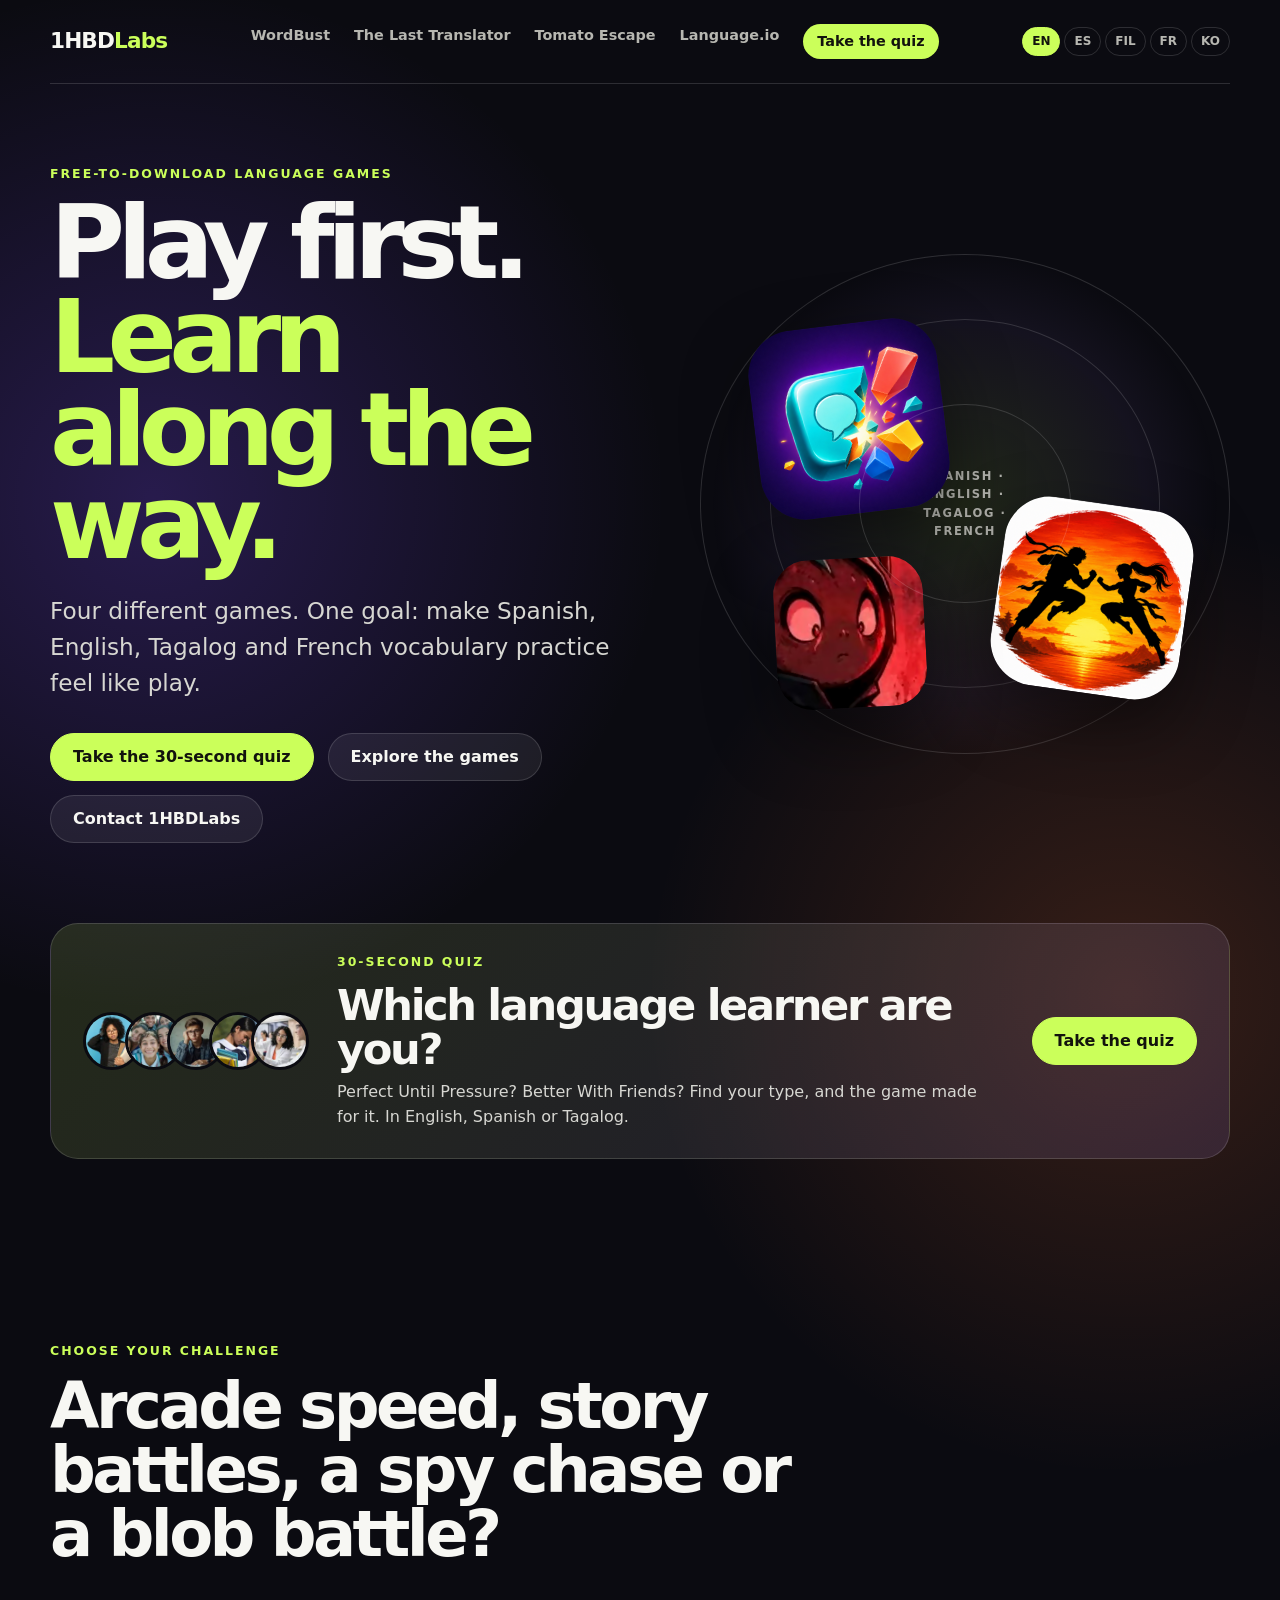
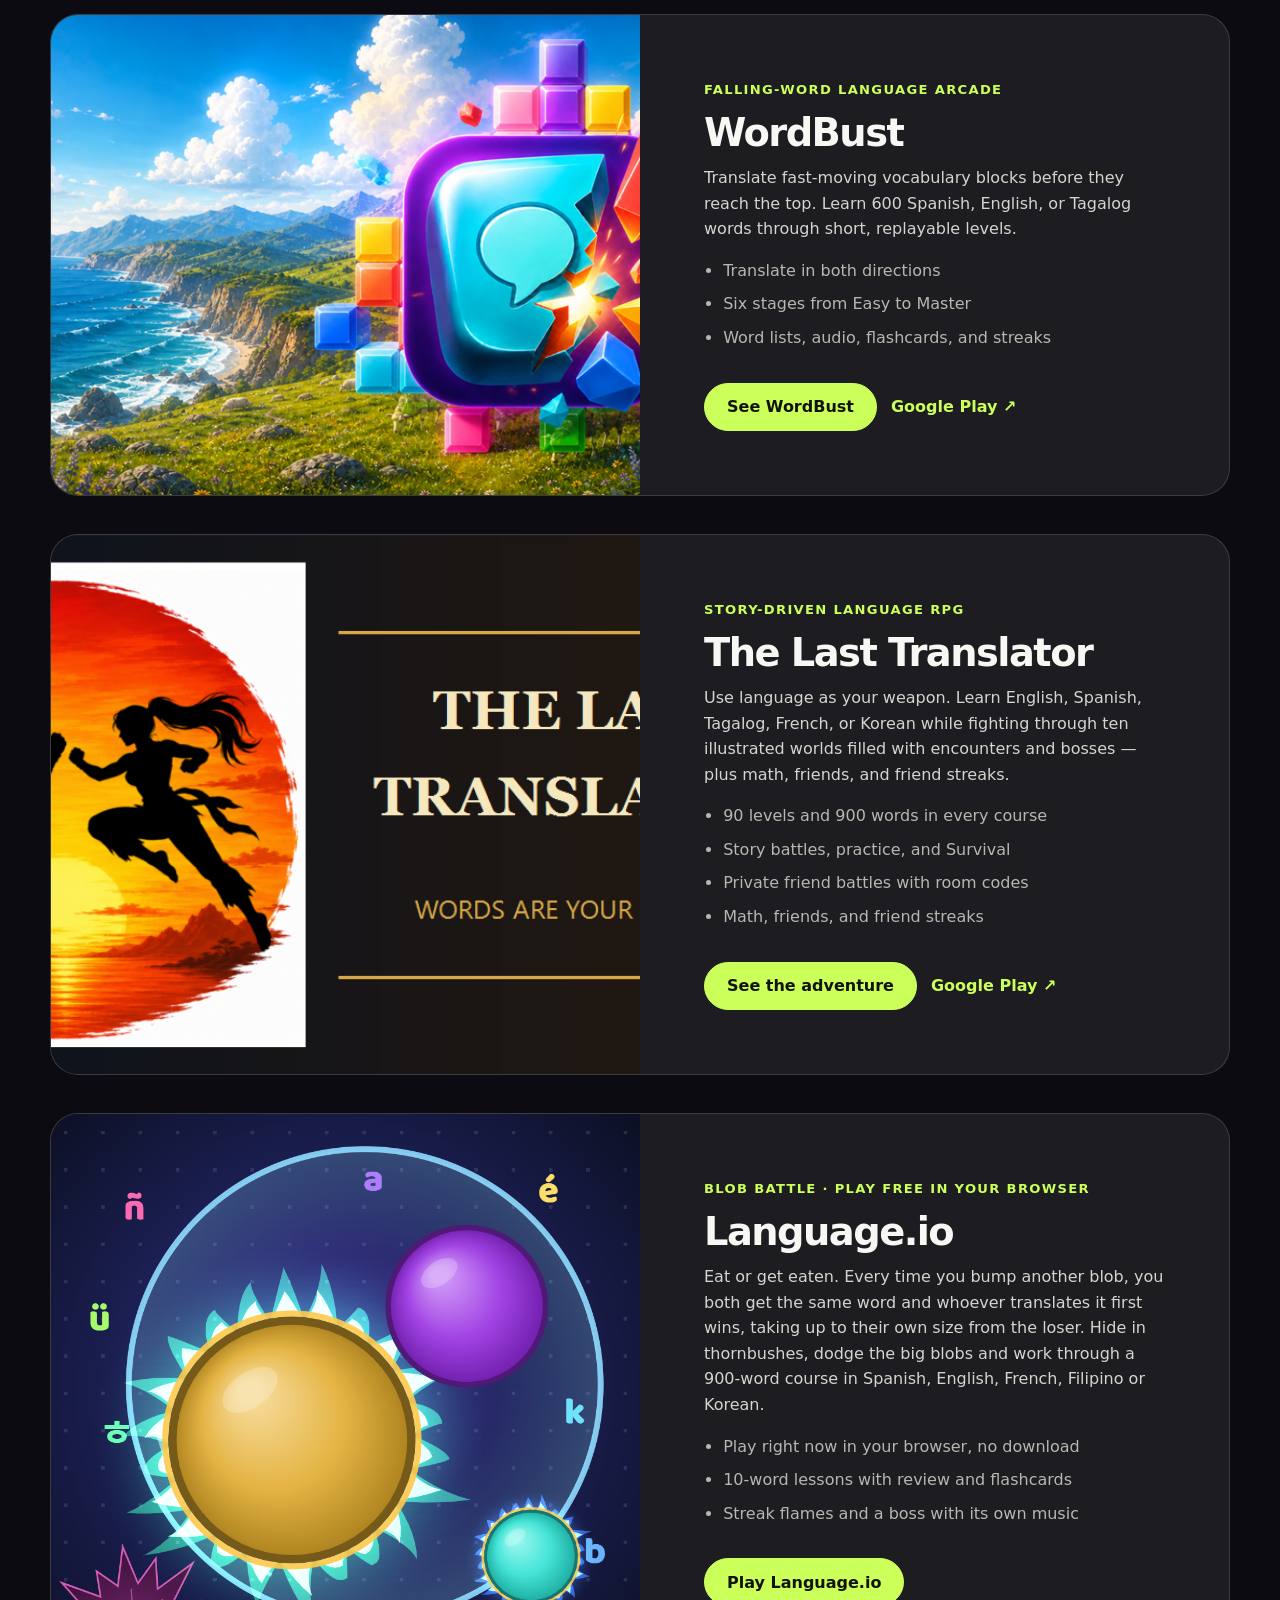
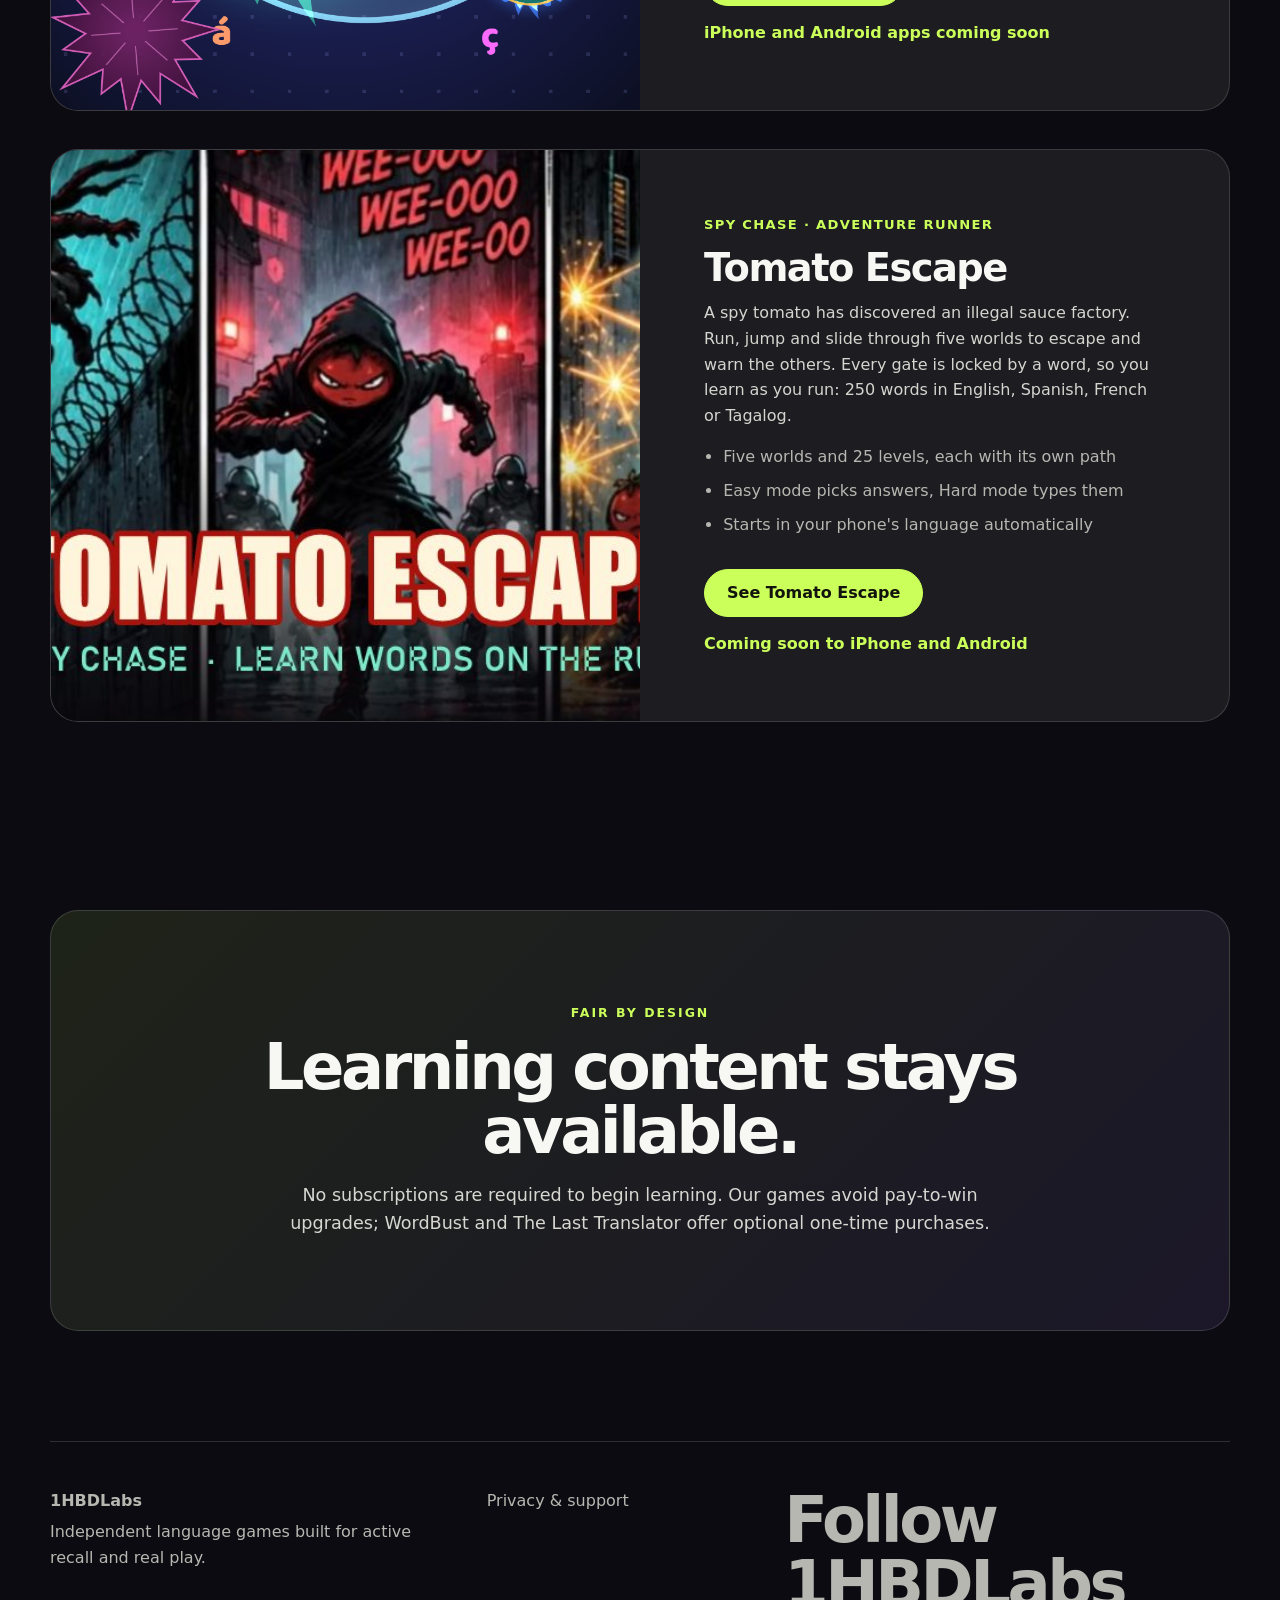
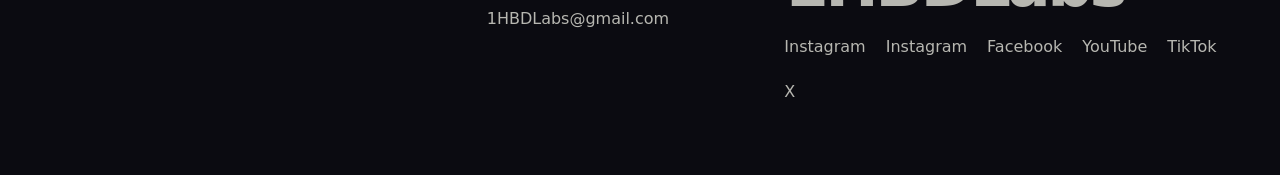
==== commit d47398e3: "Translated homepages (ES, FIL, FR, KO) with auto language pick; Language.io update - es/, fr/, ko/, " ====
--- a/index.html
+++ b/index.html
@@ -13,6 +13,13 @@
   <meta property="og:type" content="website">
   <meta property="og:url" content="https://westautomotivellc.github.io/1hbdlabs-games/">
   <meta property="og:image" content="https://westautomotivellc.github.io/1hbdlabs-games/assets/translator-feature.png">
+  <link rel="alternate" hreflang="en" href="https://westautomotivellc.github.io/1hbdlabs-games/">
+  <link rel="alternate" hreflang="es" href="https://westautomotivellc.github.io/1hbdlabs-games/es/">
+  <link rel="alternate" hreflang="fr" href="https://westautomotivellc.github.io/1hbdlabs-games/fr/">
+  <link rel="alternate" hreflang="ko" href="https://westautomotivellc.github.io/1hbdlabs-games/ko/">
+  <link rel="alternate" hreflang="tl" href="https://westautomotivellc.github.io/1hbdlabs-games/tl/">
+  <link rel="alternate" hreflang="x-default" href="https://westautomotivellc.github.io/1hbdlabs-games/">
+  <script src="assets/lang.js" data-home-redirect></script>
   <link rel="stylesheet" href="assets/site.css">
   <script type="application/ld+json">
   {
@@ -84,6 +91,13 @@
       <a href="language-io/">Language.io</a>
       <a class="nav-quiz" href="quiz/">Take the quiz</a>
     </nav>
+    <div class="lang-switch" aria-label="Language">
+      <a href="./" data-setlang="en" aria-current="true" lang="en">EN</a>
+      <a href="es/" data-setlang="es" lang="es">ES</a>
+      <a href="tl/" data-setlang="tl" lang="tl">FIL</a>
+      <a href="fr/" data-setlang="fr" lang="fr">FR</a>
+      <a href="ko/" data-setlang="ko" lang="ko">KO</a>
+    </div>
   </header>
 
   <main>
--- a/assets/site.css
+++ b/assets/site.css
@@ -194,3 +194,9 @@
   .quiz-banner { grid-template-columns: 1fr; gap: 18px; padding: 24px; }
   .quiz-banner .button { justify-self: start; }
 }
+
+/* language switcher (EN · ES · FIL · FR · KO) */
+.lang-switch { display: flex; gap: 4px; flex-wrap: wrap; }
+.lang-switch a { color: var(--muted); text-decoration: none; font-weight: 800; font-size: .75rem; border: 1px solid var(--line); border-radius: 999px; padding: 4px 9px; }
+.lang-switch a:hover { color: var(--ink); }
+.lang-switch a[aria-current="true"] { color: #12130d; background: var(--lime); border-color: var(--lime); }
